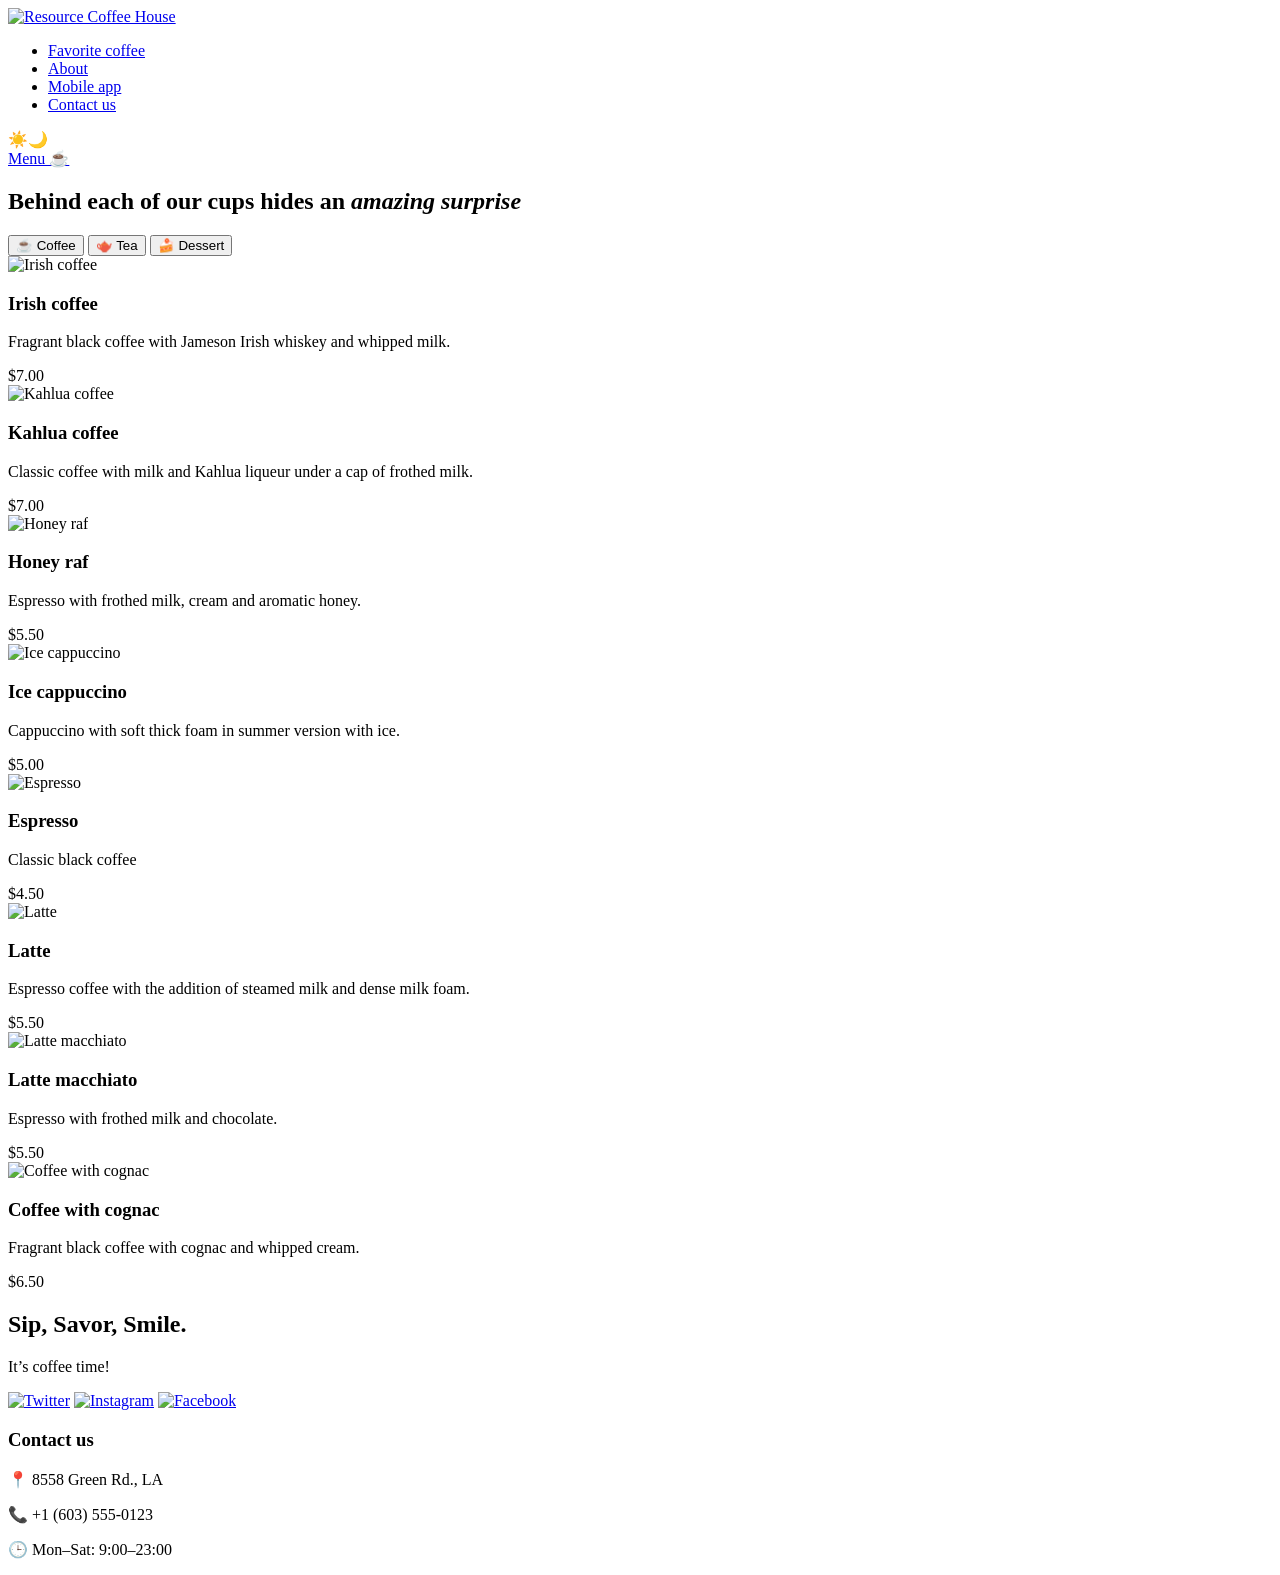
==== menu.html @ fd74a522 "feat: add menu page layout and structure" ====
<!DOCTYPE html>
<html lang="ru">
<head>
    <meta charset="UTF-8">
    <meta name="viewport" content="width=device-width, initial-scale=1.0">
    <title>Menu - Resource Coffee House</title>
    <link rel="stylesheet" href="style.css">
</head>
<body>

    <!-- Шапка сайта -->
    <header class="header">
        <nav class="nav">
            <!-- Логотип ведет на главную -->
            <a href="index.html" class="logo">
                <img src="logo.png" alt="Resource Coffee House">
            </a>
            
            <!-- Навигационное меню (ссылки ведут на секции главной страницы) -->
            <ul class="nav-list">
                <li><a href="index.html#favorite">Favorite coffee</a></li>
                <li><a href="index.html#about">About</a></li>
                <li><a href="index.html#mobile">Mobile app</a></li>
                <li><a href="index.html#contact">Contact us</a></li>
            </ul>

            <!-- Правая часть: тема и кнопка меню -->
            <div class="nav-right">
                <div class="theme-switch">☀️🌙</div>
                <a href="menu.html" class="menu-link active">Menu ☕</a>
            </div>
        </nav>
    </header>

    <!-- Основной контент страницы меню -->
    <main>
        <!-- Заголовок секции меню -->
        <section class="menu-header">
            <h1>Behind each of our cups hides an <em>amazing surprise</em></h1>
            
            <!-- Кнопки переключения категорий -->
            <div class="category-buttons">
                <button class="cat-btn active">☕ Coffee</button>
                <button class="cat-btn">🫖 Tea</button>
                <button class="cat-btn">🍰 Dessert</button>
            </div>
        </section>

        <!-- Сетка товаров (каталог кофе) -->
        <section class="menu-catalog" id="coffee-section">
            <div class="catalog-grid">
                
                <!-- Карточка 1: Irish coffee -->
                <div class="menu-card">
                    <img src="irish-coffee.jpg" alt="Irish coffee">
                    <div class="card-info">
                        <h3>Irish coffee</h3>
                        <p>Fragrant black coffee with Jameson Irish whiskey and whipped milk.</p>
                        <span class="price">$7.00</span>
                    </div>
                </div>

                <!-- Карточка 2: Kahlua coffee -->
                <div class="menu-card">
                    <img src="kahlua-coffee.jpg" alt="Kahlua coffee">
                    <div class="card-info">
                        <h3>Kahlua coffee</h3>
                        <p>Classic coffee with milk and Kahlua liqueur under a cap of frothed milk.</p>
                        <span class="price">$7.00</span>
                    </div>
                </div>

                <!-- Карточка 3: Honey raf -->
                <div class="menu-card">
                    <img src="honey-raf.jpg" alt="Honey raf">
                    <div class="card-info">
                        <h3>Honey raf</h3>
                        <p>Espresso with frothed milk, cream and aromatic honey.</p>
                        <span class="price">$5.50</span>
                    </div>
                </div>

                <!-- Карточка 4: Ice cappuccino -->
                <div class="menu-card">
                    <img src="ice-cappuccino.jpg" alt="Ice cappuccino">
                    <div class="card-info">
                        <h3>Ice cappuccino</h3>
                        <p>Cappuccino with soft thick foam in summer version with ice.</p>
                        <span class="price">$5.00</span>
                    </div>
                </div>

                <!-- Карточка 5: Espresso -->
                <div class="menu-card">
                    <img src="espresso.jpg" alt="Espresso">
                    <div class="card-info">
                        <h3>Espresso</h3>
                        <p>Classic black coffee</p>
                        <span class="price">$4.50</span>
                    </div>
                </div>

                <!-- Карточка 6: Latte -->
                <div class="menu-card">
                    <img src="latte.jpg" alt="Latte">
                    <div class="card-info">
                        <h3>Latte</h3>
                        <p>Espresso coffee with the addition of steamed milk and dense milk foam.</p>
                        <span class="price">$5.50</span>
                    </div>
                </div>

                <!-- Карточка 7: Latte macchiato -->
                <div class="menu-card">
                    <img src="latte-macchiato.jpg" alt="Latte macchiato">
                    <div class="card-info">
                        <h3>Latte macchiato</h3>
                        <p>Espresso with frothed milk and chocolate.</p>
                        <span class="price">$5.50</span>
                    </div>
                </div>

                <!-- Карточка 8: Coffee with cognac -->
                <div class="menu-card">
                    <img src="coffee-with-cognac.jpg" alt="Coffee with cognac">
                    <div class="card-info">
                        <h3>Coffee with cognac</h3>
                        <p>Fragrant black coffee with cognac and whipped cream.</p>
                        <span class="price">$6.50</span>
                    </div>
                </div>

            </div>
        </section>
    </main>

    <!-- Подвал сайта (Footer) -->
    <footer class="footer" id="contact">
        <div class="footer-left">
            <h2>Sip, Savor, Smile.</h2>
            <p class="footer-subtitle">It’s coffee time!</p>
            <div class="socials">
                <a href="#" class="social-icon"><img src="twitter.svg" alt="Twitter"></a>
                <a href="#" class="social-icon"><img src="instagram.svg" alt="Instagram"></a>
                <a href="#" class="social-icon"><img src="facebook.svg" alt="Facebook"></a>
            </div>
        </div>
        <div class="footer-right">
            <h3>Contact us</h3>
            <p>📍 8558 Green Rd., LA</p>
            <p>📞 +1 (603) 555-0123</p>
            <p>🕒 Mon–Sat: 9:00–23:00</p>
        </div>
    </footer>

</body>
</html>
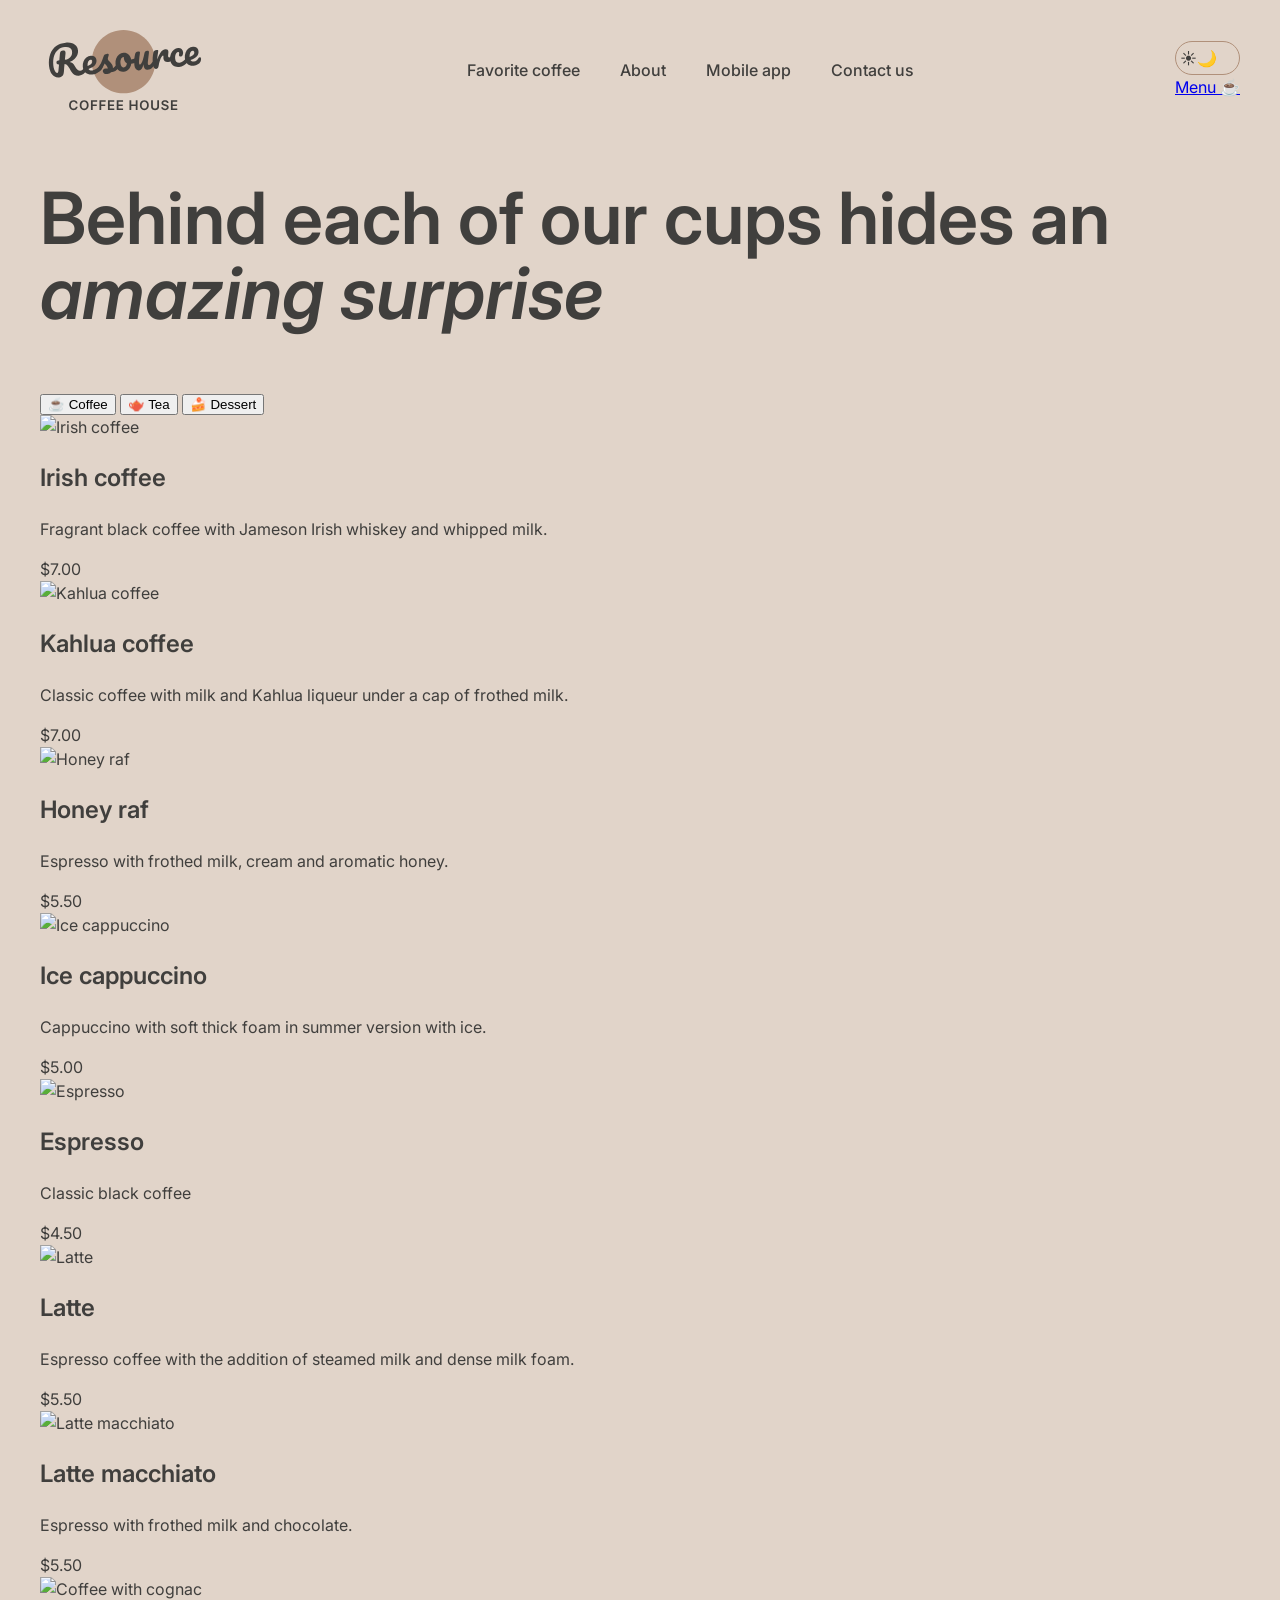
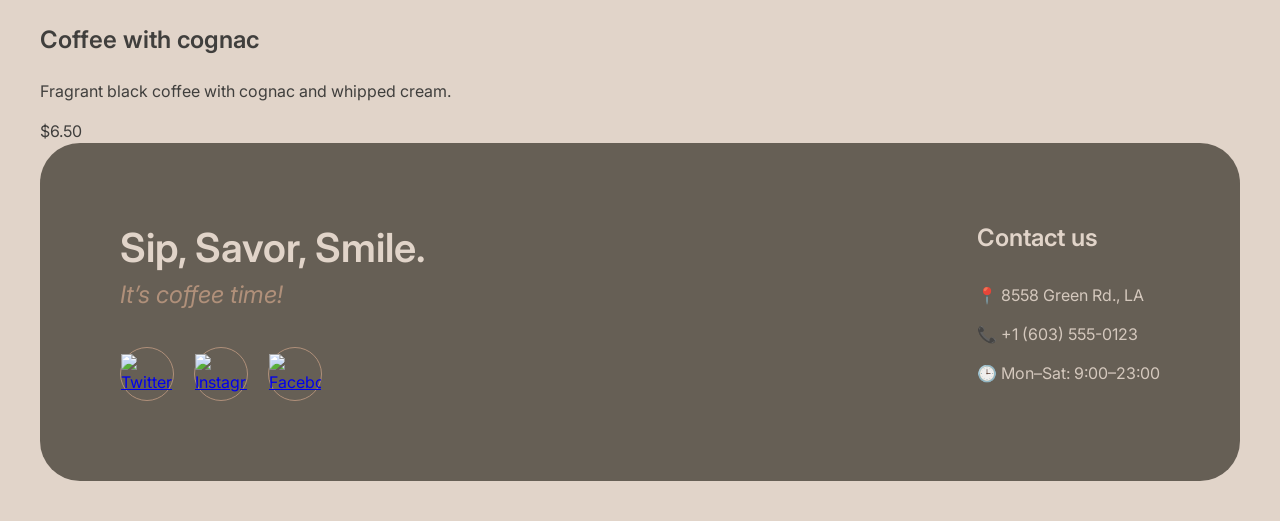
==== commit 8a03335f: "Fix favorite coffee slider layout and adaptive positioning" ====
--- a/menu.html
+++ b/menu.html
@@ -13,7 +13,7 @@
         <nav class="nav">
             <!-- Логотип ведет на главную -->
             <a href="index.html" class="logo">
-                <img src="logo.png" alt="Resource Coffee House">
+                <img src="logo.svg" alt="Resource Coffee House">
             </a>
             
             <!-- Навигационное меню (ссылки ведут на секции главной страницы) -->
--- a/style.css
+++ b/style.css
@@ -0,0 +1,545 @@
+/* ==========================
+   БАЗОВЫЕ НАСТРОЙКИ И ПЕРЕМЕННЫЕ
+   ========================== */
+@import url('https://fonts.googleapis.com/css2?family=Inter:wght@400;500;600&display=swap');
+
+:root {
+    --text-primary: #403F3D;
+    --text-inverse: #E1D4C9;
+    --accent-color: #B0907A;
+    --bg-color: #E1D4C9;
+    --card-bg: #665F55;
+    --overlay-bg: rgba(64, 63, 61, 0.8);
+    --border-primary: #C1B6AD;
+    --border-inverse: #665F55;
+    --footer-bg: #665F55;
+    --footer-text: #E1D4C9;
+}
+
+.dark-theme {
+    --text-primary: #E1D4C9;
+    --text-inverse: #E1D4C9;
+    --accent-color: #B0907A;
+    --bg-color: #292826;
+    --card-bg: #403F3D;
+    --overlay-bg: rgba(41, 40, 38, 0.8);
+    --border-primary: #665F55;
+    --border-inverse: #C1B6AD;
+    --footer-bg: #403F3D;
+    --footer-text: #E1D4C9;
+}
+
+*, *::before, *::after {
+    box-sizing: border-box;
+}
+
+body {
+    margin: 0;
+    /* Сверху 20px (до шапки), по бокам 40px, снизу 40px (от футера до края) */
+    padding: 20px 40px 40px 40px;
+    background-color: var(--bg-color);
+    color: var(--text-primary);
+    font-family: 'Inter', sans-serif;
+    font-size: 16px;
+    font-weight: 400;
+    line-height: 150%;
+    transition: background-color 0.3s ease, color 0.3s ease;
+}
+
+/* Типографика */
+h1, .heading-1 { font-size: 72px; font-weight: 600; line-height: 105%; }
+h2, .heading-2 { font-size: 60px; font-weight: 600; line-height: 125%; }
+h3, .heading-3 { font-size: 24px; font-weight: 600; line-height: 125%; }
+h1 em, h2 em, .accent { font-style: italic; }
+
+img {
+    max-width: 100%;
+    display: block;
+}
+
+/* ==========================
+   ШАПКА (HEADER)
+   ========================== */
+.header {
+    width: 100%;
+    margin-bottom: 20px; /* 20px от шапки до Hero-блока */
+    display: flex;
+    justify-content: space-between;
+    align-items: center;
+}
+
+.nav {
+    width: 100%;
+    display: flex;
+    align-items: center;
+    justify-content: space-between;
+}
+
+.logo img {
+    height: 100px; 
+    display: block;
+}
+
+.nav-list {
+    display: flex;
+    gap: 40px;
+    list-style: none;
+    margin: 0;
+    padding: 0;
+}
+
+.nav-list a {
+    text-decoration: none;
+    color: var(--text-primary);
+    font-size: 16px;
+    font-weight: 500;
+    transition: color 0.2s ease;
+}
+
+.nav-list a:hover {
+    color: var(--accent-color);
+    text-decoration: underline;
+}
+
+.header-right {
+    display: flex;
+    align-items: center;
+    gap: 24px;
+}
+
+/* Переключатель темы */
+.theme-switch {
+    display: flex;
+    align-items: center;
+    background: transparent;
+    border: 1px solid var(--accent-color);
+    border-radius: 30px;
+    padding: 4px;
+    gap: 4px;
+}
+
+.theme-option {
+    background: none;
+    border: none;
+    cursor: pointer;
+    width: 36px;
+    height: 36px;
+    border-radius: 50%;
+    display: flex;
+    align-items: center;
+    justify-content: center;
+    color: var(--text-primary);
+    transition: background 0.2s ease, color 0.2s ease;
+}
+
+.theme-option.active {
+    background-color: var(--accent-color);
+    color: var(--bg-color);
+}
+
+/* Кнопка Меню в шапке */
+.menu-link-btn {
+    display: flex;
+    align-items: center;
+    gap: 8px;
+    text-decoration: none;
+    color: var(--text-primary);
+    font-size: 16px;
+    font-weight: 500;
+    position: relative;
+    transition: color 0.2s ease;
+}
+
+.menu-link-btn:hover {
+    color: var(--accent-color);
+}
+
+.menu-link-btn::after {
+    content: '';
+    position: absolute;
+    bottom: -4px;
+    left: 0;
+    width: 0;
+    height: 2px;
+    background-color: var(--accent-color);
+    transition: width 0.3s ease;
+}
+
+.menu-link-btn:hover::after {
+    width: 100%;
+}
+
+.menu-icon {
+    width: 20px;
+    height: 20px;
+    object-fit: contain;
+}
+
+/* ==========================
+   ГЛАВНЫЙ БЛОК (HERO)
+   ========================== */
+.hero {
+    position: relative;
+    width: 100%;
+    min-height: 640px;
+    background-image: url('img-hero.jpg');
+    background-size: cover;
+    background-position: center;
+    border-radius: 40px;
+    overflow: hidden;
+    display: flex;
+    align-items: center;
+    padding: 0 80px;
+    margin-bottom: 100px; /* Ровно 100px от Hero до следующего блока */
+}
+
+.hero::before {
+    content: '';
+    position: absolute;
+    inset: 0;
+    background-color: rgba(0, 0, 0, 0.4);
+    z-index: 1;
+}
+
+.hero-content {
+    position: relative;
+    z-index: 2;
+    color: #ffffff;
+    max-width: 530px;
+}
+
+.hero-subtitle {
+    display: inline-block;
+    margin-bottom: 20px;
+    font-size: 16px;
+}
+
+.hero-title {
+    font-size: 60px;
+    line-height: 1.05;
+    font-weight: 600;
+    margin: 0 0 40px 0;
+}
+
+/* ==========================
+   ОСТАЛЬНЫЕ СЕКЦИИ (.favorite, .about, .mobile-app)
+   ========================== */
+.favorite,
+.about,
+.mobile-app {
+    width: 100%;
+    margin-bottom: 100px; /* Строго 100px между всеми блоками */
+}
+
+/* ==========================
+   ПОДВАЛ (FOOTER)
+   ========================== */
+.footer {
+    width: 100%;
+    background-color: var(--footer-bg);
+    color: var(--footer-text);
+    border-radius: 40px;
+    padding: 80px;
+    display: flex;
+    justify-content: space-between;
+    gap: 40px;
+    margin-bottom: 0; /* Отступ снизу до края экрана (40px) уже задан в body.padding */
+}
+
+.footer-left {
+    max-width: 530px;
+}
+
+.footer-left h2 {
+    font-size: 40px;
+    font-weight: 600;
+    margin: 0 0 10px 0;
+}
+
+.footer-subtitle {
+    font-size: 24px;
+    color: var(--accent-color);
+    font-style: italic;
+    margin: 0 0 40px 0;
+}
+
+.socials {
+    display: flex;
+    gap: 20px;
+}
+
+.social-icon {
+    width: 54px;
+    height: 54px;
+    border: 1px solid var(--accent-color);
+    border-radius: 50%;
+    display: flex;
+    align-items: center;
+    justify-content: center;
+    transition: background-color 0.2s ease;
+}
+
+.social-icon:hover {
+    background-color: var(--accent-color);
+}
+
+.footer-right {
+    max-width: 400px;
+}
+
+.footer-right h3 {
+    font-size: 24px;
+    font-weight: 600;
+    margin: 0 0 30px 0;
+}
+
+.footer-right p {
+    font-size: 16px;
+    margin: 0 0 15px 0;
+    opacity: 0.9;
+}
+
+/* ==========================
+   АДАПТИВНОСТЬ (МОБИЛЬНЫЕ)
+   ========================== */
+@media (max-width: 768px) {
+    body {
+        padding: 10px 20px 20px 20px;
+    }
+    
+    .nav-list {
+        display: none; /* На мобилках скрываем десктопное меню */
+    }
+
+    .hero-title {
+        font-size: 42px;
+    }
+
+    .footer {
+        flex-direction: column;
+        padding: 40px 20px;
+    }
+}
+
+/* Верхняя ссылка в Hero-блоке (ведет себя как кнопка Menu в шапке с подчеркиванием) */
+.hero-link-top {
+    display: inline-flex;
+    align-items: center;
+    gap: 8px;
+    text-decoration: none;
+    color: #403F3D; /* Белый цвет на фоне картинки */
+    font-size: 16px;
+    font-weight: 500;
+    position: relative;
+    margin-bottom: 20px;
+    transition: color 0.2s ease;
+}
+
+.hero-link-top:hover {
+    color: var(--accent-color);
+}
+
+.hero-link-top::after {
+    content: '';
+    position: absolute;
+    bottom: -4px;
+    left: 0;
+    width: 0;
+    height: 2px;
+    background-color: var(--accent-color);
+    transition: width 0.3s ease;
+}
+
+.hero-link-top:hover::after {
+    width: 100%;
+}
+
+/* Большая кнопка Menu внизу Hero-блока (200x64px) */
+.hero-btn {
+    display: inline-flex;
+    align-items: center;
+    justify-content: center;
+    width: 200px;
+    height: 64px;
+    background-color: #E1D4C9; /* Цвет капсулы из макета */
+    color: #403F3D;
+    border-radius: 30px; /* Плавное скругление по краям */
+    text-decoration: none;
+    font-size: 16px;
+    font-weight: 600;
+    transition: background-color 0.2s ease, opacity 0.2s ease;
+}
+
+.hero-btn:hover {
+    background-color: #ffffff;
+    opacity: 1;
+}
+
+/* ==========================
+   СТИЛИ СЕКЦИИ FAVORITE COFFEE
+   ========================== */
+
+.favorite {
+    width: 100%;
+    margin-bottom: 100px;
+    text-align: center;
+}
+
+.favorite h2 {
+    font-size: 60px;
+    font-weight: 600;
+    line-height: 125%;
+    margin-bottom: 60px;
+    color: var(--text-primary);
+}
+
+/* Выделение слова favorite курсивом и акцентным цветом */
+.favorite h2 .accent {
+    font-style: italic;
+    color: var(--accent-color);
+}
+
+/* ==========================
+   СЕКЦИЯ FAVORITE COFFEE (ФЛЕКС-СЛАЙДЕР)
+   ========================== */
+.favorite {
+    width: 100%;
+    margin-bottom: 100px;
+    text-align: center;
+}
+
+.favorite h2 {
+    font-size: 60px;
+    font-weight: 600;
+    line-height: 125%;
+    margin-bottom: 60px;
+    color: var(--text-primary);
+}
+
+.favorite h2 .accent {
+    font-style: italic;
+    color: var(--accent-color);
+}
+
+/* Выстраиваем кнопки и карточку в ряд по центру */
+.slider-container {
+    position: relative;
+    display: flex;
+    align-items: center;
+    justify-content: center;
+    width: 100%;
+    margin: 0 auto;
+}
+
+/* Карточка напитка */
+.coffee-card {
+    display: flex;
+    flex-direction: column;
+    align-items: center;
+    text-align: center;
+    width: 100%;
+    max-width: 500px;
+}
+
+.coffee-card img {
+    height: 460px;
+    max-width: 100%;
+    object-fit: contain;
+    margin-bottom: 30px;
+}
+
+.coffee-card h3 {
+    font-size: 24px;
+    font-weight: 600;
+    margin-bottom: 15px;
+    color: var(--text-primary);
+}
+
+.coffee-card p {
+    font-size: 16px;
+    line-height: 150%;
+    max-width: 440px;
+    margin: 0 auto 20px auto;
+    opacity: 0.85;
+    color: var(--text-primary);
+}
+
+.coffee-card .price {
+    font-size: 24px;
+    font-weight: 600;
+    color: var(--text-primary);
+    margin-bottom: 25px;
+}
+
+/* Кнопки слайдера  */
+.slider-btn {
+    position: absolute;
+    top: 50%;
+    transform: translateY(-50%);
+
+    width: 60px;
+    height: 60px;
+
+    background: transparent;
+    border: 1px solid var(--accent-color);
+    border-radius: 50%;
+
+    cursor: pointer;
+
+    display: flex;
+    align-items: center;
+    justify-content: center;
+
+    font-size: 20px;
+    color: var(--text-primary);
+
+    transition: background-color 0.2s ease, color 0.2s ease;
+}
+
+.slider-btn.prev {
+    left: 0;
+}
+
+.slider-btn.next {
+    right: 0;
+}
+
+.slider-btn:hover {
+    background-color: var(--accent-color);
+    color: var(--bg-color);
+}
+
+/* Индикаторы слайдера (3 полоски внизу) */
+.slider-pagination {
+    display: flex;
+    gap: 12px;
+    justify-content: center;
+    align-items: center;
+}
+
+.slider-pagination .bullet {
+    width: 40px;
+    height: 4px;
+    background-color: var(--border-primary);
+    border-radius: 2px;
+    transition: background-color 0.3s ease;
+}
+
+.slider-pagination .bullet.active {
+    background-color: var(--text-primary);
+}
+
+/* Адаптивность для мобильных устройств */
+@media (max-width: 768px) {
+    .slider-container {
+        gap: 20px; /* Уменьшаем отступ на мобилках */
+    }
+    .slider-btn {
+        width: 40px;
+        height: 40px;
+        font-size: 16px;
+    }
+    .coffee-card img {
+        height: 320px;
+    }
+}
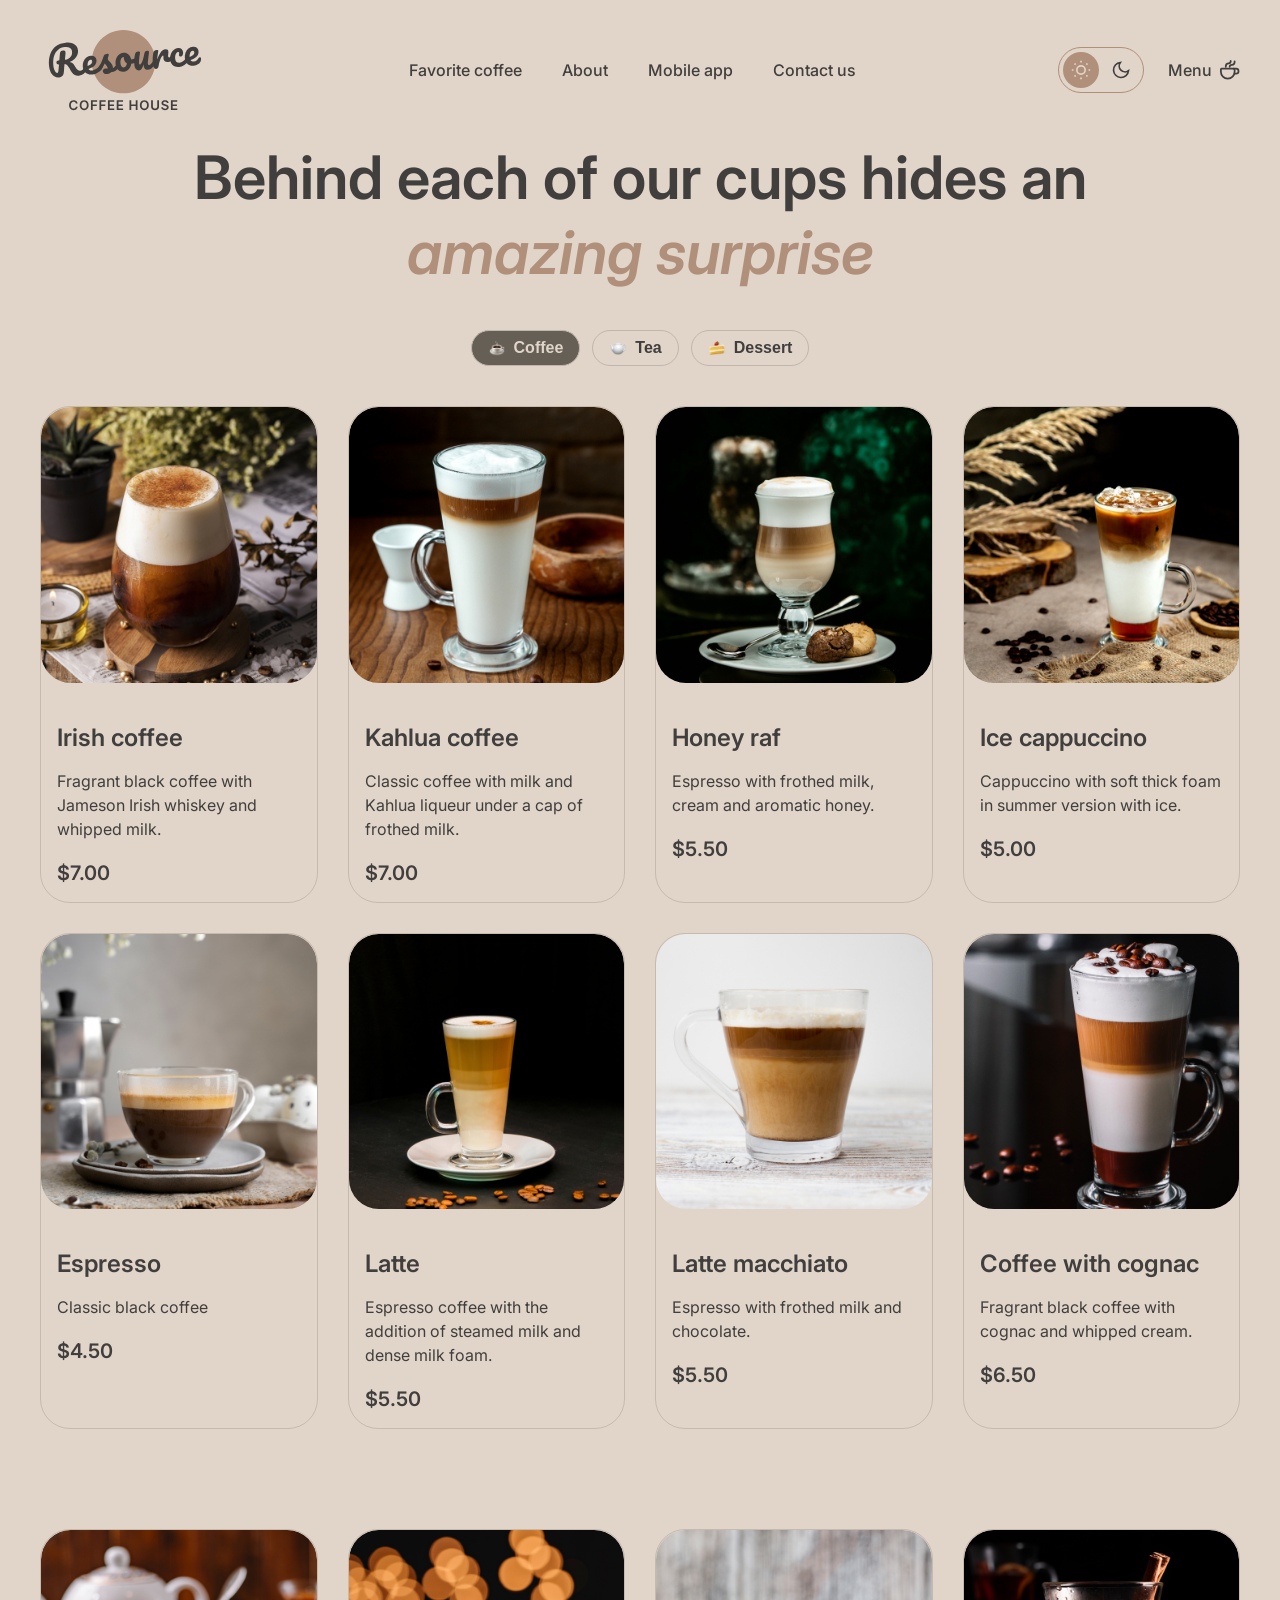
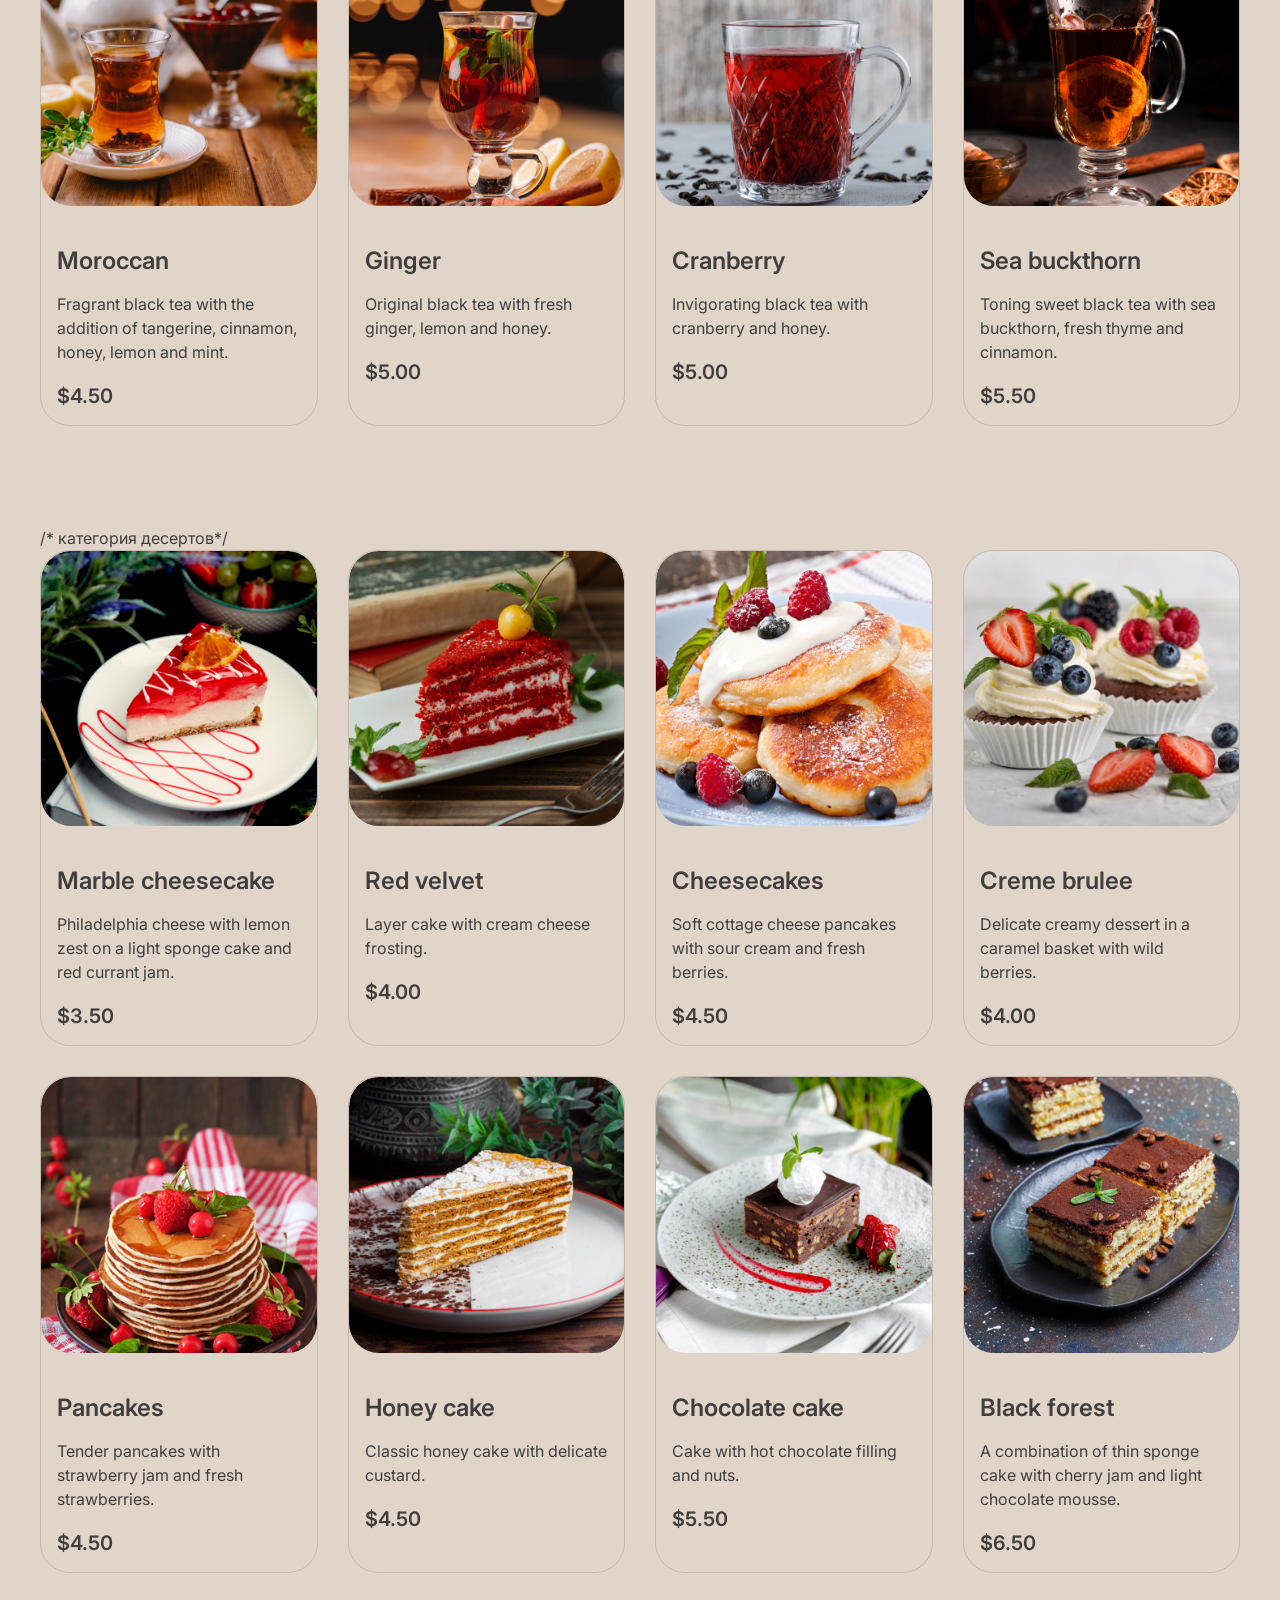
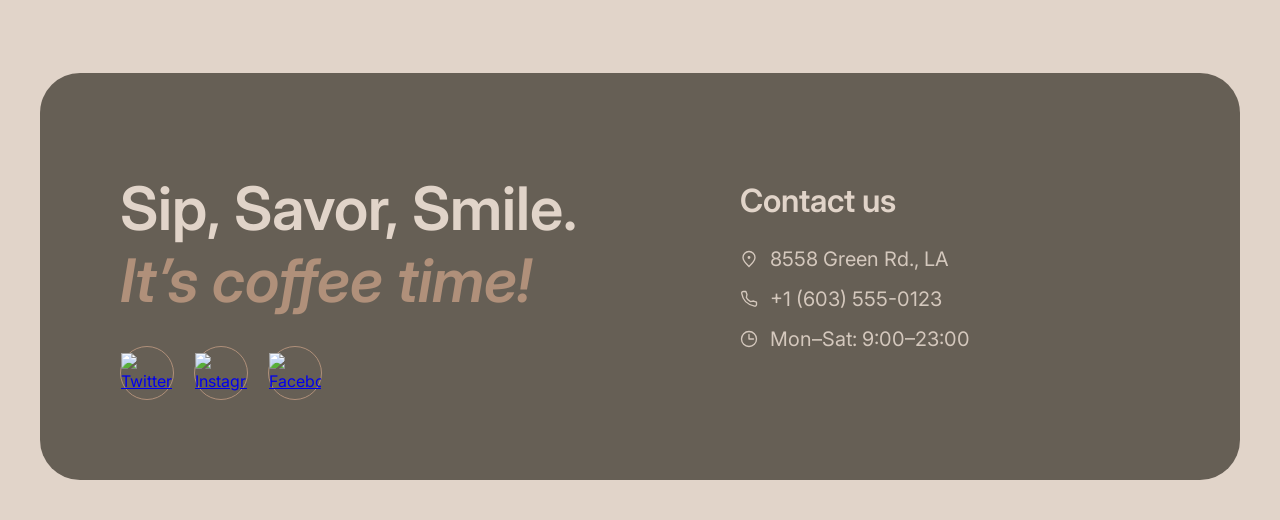
==== commit 3bcdfb72: "Create menu page layout and style category cards" ====
--- a/menu.html
+++ b/menu.html
@@ -24,10 +24,25 @@
                 <li><a href="index.html#contact">Contact us</a></li>
             </ul>
 
-            <!-- Правая часть: тема и кнопка меню -->
-            <div class="nav-right">
-                <div class="theme-switch">☀️🌙</div>
-                <a href="menu.html" class="menu-link active">Menu ☕</a>
+             <!-- Правая часть: тема и кнопка меню -->
+            <div class="header-right">
+            <!-- Переключатель темы (солнце и луна) -->
+                <div class="theme-switch">
+                    <button class="theme-option active" aria-label="Light mode">
+                        <!-- Иконка солнца -->
+                        <svg width="20" height="20" viewBox="0 0 24 24" fill="none" stroke="currentColor" stroke-width="2"><circle cx="12" cy="12" r="5"/><path d="M12 1v2M12 21v2M4.22 4.22l1.42 1.42M18.36 18.36l1.42 1.42M1 12h2M21 12h2M4.22 19.78l1.42-1.42M18.36 5.64l1.42-1.42"/></svg>
+                    </button>
+                    <button class="theme-option" aria-label="Dark mode">
+                        <!-- Иконка луны -->
+                        <svg width="20" height="20" viewBox="0 0 24 24" fill="none" stroke="currentColor" stroke-width="2"><path d="M21 12.79A9 9 0 1 1 11.21 3 7 7 0 0 0 21 12.79z"/></svg>
+                    </button>
+                </div>
+
+                <!-- Кнопка меню с чашечкой -->
+                <a href="menu.html" class="menu-link-btn">
+                    Menu
+                    <img src="Menu cup.svg" alt="Cup" class="menu-icon">
+                </a>
             </div>
         </nav>
     </header>
@@ -40,19 +55,32 @@
             
             <!-- Кнопки переключения категорий -->
             <div class="category-buttons">
-                <button class="cat-btn active">☕ Coffee</button>
-                <button class="cat-btn">🫖 Tea</button>
-                <button class="cat-btn">🍰 Dessert</button>
+
+                <button class="cat-btn active" data-category="coffee">
+                    <img src="cupofcoffee.png" alt="">
+                    Coffee
+                </button>
+
+                <button class="cat-btn" data-category="tea">
+                    <img src="teapot.png" alt="">
+                    Tea
+                </button>
+
+                <button class="cat-btn" data-category="dessert">
+                    <img src="cake.png" alt="">
+                    Dessert
+                </button>
+
             </div>
         </section>
 
         <!-- Сетка товаров (каталог кофе) -->
-        <section class="menu-catalog" id="coffee-section">
+        <section class="menu-catalog active" id="coffee-section">
             <div class="catalog-grid">
                 
                 <!-- Карточка 1: Irish coffee -->
-                <div class="menu-card">
-                    <img src="irish-coffee.jpg" alt="Irish coffee">
+                <div class="menu-card" data-category="coffee">
+                    <img src="coffee-1.jpg" alt="Irish coffee">
                     <div class="card-info">
                         <h3>Irish coffee</h3>
                         <p>Fragrant black coffee with Jameson Irish whiskey and whipped milk.</p>
@@ -62,7 +90,7 @@
 
                 <!-- Карточка 2: Kahlua coffee -->
                 <div class="menu-card">
-                    <img src="kahlua-coffee.jpg" alt="Kahlua coffee">
+                    <img src="coffee-2.jpg" alt="Kahlua coffee">
                     <div class="card-info">
                         <h3>Kahlua coffee</h3>
                         <p>Classic coffee with milk and Kahlua liqueur under a cap of frothed milk.</p>
@@ -72,7 +100,7 @@
 
                 <!-- Карточка 3: Honey raf -->
                 <div class="menu-card">
-                    <img src="honey-raf.jpg" alt="Honey raf">
+                    <img src="coffee-3.jpg" alt="Honey raf">
                     <div class="card-info">
                         <h3>Honey raf</h3>
                         <p>Espresso with frothed milk, cream and aromatic honey.</p>
@@ -82,7 +110,7 @@
 
                 <!-- Карточка 4: Ice cappuccino -->
                 <div class="menu-card">
-                    <img src="ice-cappuccino.jpg" alt="Ice cappuccino">
+                    <img src="coffee-4.jpg" alt="Ice cappuccino">
                     <div class="card-info">
                         <h3>Ice cappuccino</h3>
                         <p>Cappuccino with soft thick foam in summer version with ice.</p>
@@ -92,7 +120,7 @@
 
                 <!-- Карточка 5: Espresso -->
                 <div class="menu-card">
-                    <img src="espresso.jpg" alt="Espresso">
+                    <img src="coffee-5.jpg" alt="Espresso">
                     <div class="card-info">
                         <h3>Espresso</h3>
                         <p>Classic black coffee</p>
@@ -102,7 +130,7 @@
 
                 <!-- Карточка 6: Latte -->
                 <div class="menu-card">
-                    <img src="latte.jpg" alt="Latte">
+                    <img src="coffee-6.jpg" alt="Latte">
                     <div class="card-info">
                         <h3>Latte</h3>
                         <p>Espresso coffee with the addition of steamed milk and dense milk foam.</p>
@@ -112,7 +140,7 @@
 
                 <!-- Карточка 7: Latte macchiato -->
                 <div class="menu-card">
-                    <img src="latte-macchiato.jpg" alt="Latte macchiato">
+                    <img src="coffee-7.jpg" alt="Latte macchiato">
                     <div class="card-info">
                         <h3>Latte macchiato</h3>
                         <p>Espresso with frothed milk and chocolate.</p>
@@ -122,7 +150,7 @@
 
                 <!-- Карточка 8: Coffee with cognac -->
                 <div class="menu-card">
-                    <img src="coffee-with-cognac.jpg" alt="Coffee with cognac">
+                    <img src="coffee-8.jpg" alt="Coffee with cognac">
                     <div class="card-info">
                         <h3>Coffee with cognac</h3>
                         <p>Fragrant black coffee with cognac and whipped cream.</p>
@@ -132,6 +160,141 @@
 
             </div>
         </section>
+
+        <section class="menu-catalog hidden-category" data-category="tea">
+
+            <div class="catalog-grid">
+
+                <div class="menu-card">
+                    <img src="tea-1.jpg" alt="Moroccan">
+                <div class="card-info">
+                    <h3>Moroccan</h3>
+                    <p>Fragrant black tea with the addition of tangerine, cinnamon, honey, lemon and mint.</p>
+                    <span class="price">$4.50</span>
+                </div>
+            </div>
+
+
+            <div class="menu-card">
+                <img src="tea-2.jpg" alt="Ginger">
+                <div class="card-info">
+                    <h3>Ginger</h3>
+                    <p>Original black tea with fresh ginger, lemon and honey.</p>
+                    <span class="price">$5.00</span>
+                </div>
+            </div>
+
+
+            <div class="menu-card">
+                <img src="tea-3.jpg" alt="Cranberry">
+                <div class="card-info">
+                    <h3>Cranberry</h3>
+                    <p>Invigorating black tea with cranberry and honey.</p>
+                    <span class="price">$5.00</span>
+                </div>
+            </div>
+
+
+            <div class="menu-card">
+                <img src="tea-4.jpg" alt="Sea buckthorn">
+                <div class="card-info">
+                    <h3>Sea buckthorn</h3>
+                    <p>Toning sweet black tea with sea buckthorn, fresh thyme and cinnamon.</p>
+                    <span class="price">$5.50</span>
+                </div>
+            </div>
+
+        </div>
+
+        </section>
+
+        <section class="menu-catalog hidden-category" data-category="dessert"> /* категория десертов*/
+
+        <div class="catalog-grid">
+
+            <div class="menu-card">
+                <img src="dessert-1.jpg" alt="Marble cheesecake">
+                <div class="card-info">
+                    <h3>Marble cheesecake</h3>
+                    <p>Philadelphia cheese with lemon zest on a light sponge cake and red currant jam.</p>
+                    <span class="price">$3.50</span>
+                </div>
+            </div>
+
+
+            <div class="menu-card">
+                <img src="dessert-2.jpg" alt="Red velvet">
+                <div class="card-info">
+                    <h3>Red velvet</h3>
+                    <p>Layer cake with cream cheese frosting.</p>
+                    <span class="price">$4.00</span>
+                </div>
+            </div>
+
+
+            <div class="menu-card">
+                <img src="dessert-3.jpg" alt="Cheesecakes">
+                <div class="card-info">
+                    <h3>Cheesecakes</h3>
+                    <p>Soft cottage cheese pancakes with sour cream and fresh berries.</p>
+                    <span class="price">$4.50</span>
+                </div>
+            </div>
+
+
+            <div class="menu-card">
+                <img src="dessert-4.jpg" alt="Creme brulee">
+                <div class="card-info">
+                    <h3>Creme brulee</h3>
+                    <p>Delicate creamy dessert in a caramel basket with wild berries.</p>
+                    <span class="price">$4.00</span>
+                </div>
+            </div>
+
+
+            <div class="menu-card">
+                <img src="dessert-5.jpg" alt="Pancakes">
+                <div class="card-info">
+                    <h3>Pancakes</h3>
+                    <p>Tender pancakes with strawberry jam and fresh strawberries.</p>
+                    <span class="price">$4.50</span>
+                </div>
+            </div>
+
+
+            <div class="menu-card">
+                <img src="dessert-6.jpg" alt="Honey cake">
+                <div class="card-info">
+                    <h3>Honey cake</h3>
+                    <p>Classic honey cake with delicate custard.</p>
+                    <span class="price">$4.50</span>
+                </div>
+            </div>
+
+
+            <div class="menu-card">
+                <img src="dessert-7.jpg" alt="Chocolate cake">
+                <div class="card-info">
+                    <h3>Chocolate cake</h3>
+                    <p>Cake with hot chocolate filling and nuts.</p>
+                    <span class="price">$5.50</span>
+                </div>
+            </div>
+
+
+            <div class="menu-card">
+                <img src="dessert-8.jpg" alt="Black forest">
+                <div class="card-info">
+                    <h3>Black forest</h3>
+                    <p>A combination of thin sponge cake with cherry jam and light chocolate mousse.</p>
+                    <span class="price">$6.50</span>
+                </div>
+            </div>
+
+        </div>
+
+        </section>
+
     </main>
 
     <!-- Подвал сайта (Footer) -->
@@ -147,9 +310,22 @@
         </div>
         <div class="footer-right">
             <h3>Contact us</h3>
-            <p>📍 8558 Green Rd., LA</p>
-            <p>📞 +1 (603) 555-0123</p>
-            <p>🕒 Mon–Sat: 9:00–23:00</p>
+
+            <p>
+                <img src="pin-alt.svg" alt="">
+                8558 Green Rd., LA
+            </p>
+
+            <p>
+                <img src="phone.svg" alt="">
+                +1 (603) 555-0123
+            </p>
+
+            <p>
+                <img src="clock.svg" alt="">
+                Mon–Sat: 9:00–23:00
+            </p>
+
         </div>
     </footer>
 
--- a/style.css
+++ b/style.css
@@ -232,6 +232,81 @@
 }
 
 /* ==========================
+   MOBILE APP SECTION
+   ========================== */
+
+.mobile-app {
+    background-color: var(--container-bg);
+    border-radius: 40px;
+    padding: 100px;
+}
+
+
+.app-content {
+    display: flex;
+    align-items: center;
+    justify-content: space-between;
+    gap: 40px;
+}
+
+
+/* Левая часть */
+
+.app-info {
+    width: 50%;
+}
+
+
+.app-info h2 {
+    font-size: 60px;
+    line-height: 125%;
+    font-weight: 600;
+    margin-bottom: 40px;
+}
+
+
+.app-info h2 em {
+    font-style: italic;
+    color: var(--accent-color);
+}
+
+
+.app-info p {
+    margin-bottom: 40px;
+    max-width: 600px;
+}
+
+
+/* Кнопки */
+
+.app-buttons {
+    display: flex;
+    gap: 20px;
+}
+
+
+.store-btn img {
+    width: 200px;
+    height: auto;
+}
+
+
+/* Правая часть */
+
+.app-images {
+    width: 50%;
+    display: flex;
+    justify-content: flex-end;
+}
+
+
+.app-images img {
+    width: 100%;
+    max-width: 600px;
+    height: auto;
+}
+
+/* ==========================
    ПОДВАЛ (FOOTER)
    ========================== */
 .footer {
@@ -241,26 +316,40 @@
     border-radius: 40px;
     padding: 80px;
     display: flex;
-    justify-content: space-between;
-    gap: 40px;
+    justify-content: flex-start;
+    gap: 100px;
     margin-bottom: 0; /* Отступ снизу до края экрана (40px) уже задан в body.padding */
 }
 
 .footer-left {
-    max-width: 530px;
+    width: 50%;
 }
 
 .footer-left h2 {
-    font-size: 40px;
-    font-weight: 600;
-    margin: 0 0 10px 0;
+   font-size: 60px;
+    font-weight: 600;
+    line-height: 20%;
+    margin-bottom: 10px;
 }
 
 .footer-subtitle {
-    font-size: 24px;
+    font-size: 60px;
+    font-weight: 600;
+    line-height: 20%;
+    font-style: italic;
     color: var(--accent-color);
-    font-style: italic;
-    margin: 0 0 40px 0;
+}
+
+.footer-right p {
+    display: flex;
+    align-items: center;
+    gap: 12px;
+}
+
+
+.footer-right img {
+    width: 18px;
+    height: 18px;
 }
 
 .socials {
@@ -284,19 +373,321 @@
 }
 
 .footer-right {
-    max-width: 400px;
+    width: 30%;
 }
 
 .footer-right h3 {
+    font-size: 32px;
+    font-weight: 600;
+    line-height: 100%;
+    margin-bottom: 32px;
+}
+
+.footer-right p {
+    font-size: 20px;
+    font-weight: 400;
+    line-height: 100%;
+    display: flex;
+    align-items: center;
+    gap: 12px;
+    margin-bottom: 20px;
+    opacity: 0.9;
+}
+
+/* Верхняя ссылка в Hero-блоке Link (ведет себя как кнопка Menu в шапке с подчеркиванием) */
+.hero-link-top {
+    display: inline-flex;
+    align-items: center;
+    gap: 8px;
+    text-decoration: none;
+    color: #403F3D; /* Белый цвет на фоне картинки */
+    font-size: 16px;
+    font-weight: 500;
+    position: relative;
+    margin-bottom: 20px;
+    transition: color 0.2s ease;
+}
+
+.hero-link-top:hover {
+    color: var(--accent-color);
+}
+
+.hero-link-top::after {
+    content: '';
+    position: absolute;
+    bottom: -4px;
+    left: 0;
+    width: 0;
+    height: 2px;
+    background-color: var(--accent-color);
+    transition: width 0.3s ease;
+}
+
+.hero-link-top:hover::after {
+    width: 100%;
+}
+
+/* Большая кнопка Menu внизу Hero-блока (200x64px) */
+.hero-btn {
+    display: inline-flex;
+    align-items: center;
+    justify-content: center;
+    width: 200px;
+    height: 64px;
+    background-color: #E1D4C9; /* Цвет капсулы из макета */
+    color: #403F3D;
+    border-radius: 30px; /* Плавное скругление по краям */
+    text-decoration: none;
+    font-size: 16px;
+    font-weight: 600;
+    transition: background-color 0.2s ease, opacity 0.2s ease;
+}
+
+.hero-btn:hover {
+    background-color: #ffffff;
+    opacity: 1;
+}
+
+/* ==========================
+   СЕКЦИЯ FAVORITE COFFEE (ФЛЕКС-СЛАЙДЕР)
+   ========================== */
+.favorite {
+    text-align: center;
+}
+
+.favorite h2 {
+    font-size: 60px;
+    font-weight: 600;
+    line-height: 125%;
+    margin-bottom: 60px;
+    color: var(--text-primary);
+}
+
+.favorite h2 .accent {
+    font-style: italic;
+    color: var(--accent-color);
+}
+
+/* Выстраиваем кнопки и карточку в ряд по центру */
+.slider-container {
+    position: relative;
+    display: flex;
+    align-items: center;
+    justify-content: center;
+    width: 100%;
+    margin: 0 auto;
+}
+
+/* Карточка напитка */
+.coffee-card {
+    display: flex;
+    flex-direction: column;
+    align-items: center;
+    text-align: center;
+    width: 100%;
+    max-width: 500px;
+}
+
+.coffee-card img {
+    height: 460px;
+    max-width: 100%;
+    object-fit: contain;
+    margin-bottom: 30px;
+}
+
+.coffee-card h3 {
     font-size: 24px;
     font-weight: 600;
-    margin: 0 0 30px 0;
-}
-
-.footer-right p {
+    margin-bottom: 15px;
+    color: var(--text-primary);
+}
+
+.coffee-card p {
     font-size: 16px;
-    margin: 0 0 15px 0;
-    opacity: 0.9;
+    line-height: 150%;
+    max-width: 440px;
+    margin: 0 auto 20px auto;
+    opacity: 0.85;
+    color: var(--text-primary);
+}
+
+.coffee-card .price {
+    font-size: 24px;
+    font-weight: 600;
+    color: var(--text-primary);
+    margin-bottom: 25px;
+}
+
+/* Кнопки слайдера  */
+.slider-btn {
+    position: absolute;
+    top: 50%;
+    transform: translateY(-50%);
+
+    width: 60px;
+    height: 60px;
+
+    background: transparent;
+    border: 1px solid var(--accent-color);
+    border-radius: 50%;
+
+    cursor: pointer;
+
+    display: flex;
+    align-items: center;
+    justify-content: center;
+
+    font-size: 20px;
+    color: var(--text-primary);
+
+    transition: background-color 0.2s ease, color 0.2s ease;
+}
+
+.slider-btn.prev {
+    left: 0;
+}
+
+.slider-btn.next {
+    right: 0;
+}
+
+.slider-btn:hover {
+    background-color: var(--accent-color);
+    color: var(--bg-color);
+}
+
+/* Индикаторы слайдера (3 полоски внизу) */
+.slider-pagination {
+    display: flex;
+    gap: 12px;
+    justify-content: center;
+    align-items: center;
+}
+
+.slider-pagination .bullet {
+    width: 40px;
+    height: 4px;
+    background-color: var(--border-primary);
+    border-radius: 2px;
+    transition: background-color 0.3s ease;
+}
+
+.slider-pagination .bullet.active {
+    background-color: var(--text-primary);
+}
+
+/* ==========================
+   ABOUT SECTION
+   ========================== */
+
+.about {
+    width: 100%;
+    margin-bottom: 100px;
+}
+
+
+/* Текст блока */
+
+.about-text {
+    font-size: 60px;
+    font-weight: 600;
+    line-height: 125%;
+    margin: 0 0 40px 0;
+    color: var(--text-primary);
+}
+
+
+.about-text em {
+    font-style: italic;
+    color: var(--accent-color);
+}
+
+
+/* Галерея */
+
+.about-grid {
+    display: grid;
+    grid-template-columns: repeat(2, 1fr);
+    gap: 40px;
+}
+
+
+/* Каждая колонка отдельно */
+
+.about-column {
+    display: flex;
+    flex-direction: column;
+    gap: 40px;
+}
+
+
+/* Фото */
+
+.about-column img {
+    width: 100%;
+    object-fit: cover;
+    border-radius: 40px;
+}
+
+
+/* Левая колонка */
+
+.left-column img:first-child {
+    aspect-ratio: 660 / 590;
+}
+
+.left-column img:last-child {
+    aspect-ratio: 660 / 430;
+}
+
+
+/* Правая колонка */
+
+.right-column {
+    padding-top: 0;
+}
+
+.right-column img:first-child {
+    aspect-ratio: 660 / 430;
+}
+
+.right-column img:last-child {
+    aspect-ratio: 660 / 590;
+}
+
+/* Адаптивность для мобильных устройств */
+@media (max-width: 768px) {
+
+    .slider-btn { /* Слайдер 2 блок */
+        width: 40px;
+        height: 40px;
+        font-size: 16px;
+    }
+    .coffee-card img { /* Картинка напитка на слайдере 2 блок */
+        height: 320px;
+    }
+}
+
+@media (max-width: 768px) { /* Заголовок блок 2 */
+
+    .about-text {
+        font-size: 32px;
+    }
+
+
+    .about-grid { /* Меняет 2 колонки */
+    grid-template-columns: 1fr;
+    gap: 20px;
+}
+
+.about-column { /* Расстояние между фото */
+    gap: 20px;
+}
+
+.about-column img { /* Радиус */
+    border-radius: 24px;
+}
+
 }
 
 /* ==========================
@@ -321,225 +712,146 @@
     }
 }
 
-/* Верхняя ссылка в Hero-блоке (ведет себя как кнопка Menu в шапке с подчеркиванием) */
-.hero-link-top {
-    display: inline-flex;
-    align-items: center;
-    gap: 8px;
-    text-decoration: none;
-    color: #403F3D; /* Белый цвет на фоне картинки */
-    font-size: 16px;
-    font-weight: 500;
-    position: relative;
-    margin-bottom: 20px;
-    transition: color 0.2s ease;
-}
-
-.hero-link-top:hover {
-    color: var(--accent-color);
-}
-
-.hero-link-top::after {
-    content: '';
-    position: absolute;
-    bottom: -4px;
-    left: 0;
-    width: 0;
-    height: 2px;
-    background-color: var(--accent-color);
-    transition: width 0.3s ease;
-}
-
-.hero-link-top:hover::after {
-    width: 100%;
-}
-
-/* Большая кнопка Menu внизу Hero-блока (200x64px) */
-.hero-btn {
-    display: inline-flex;
-    align-items: center;
-    justify-content: center;
-    width: 200px;
-    height: 64px;
-    background-color: #E1D4C9; /* Цвет капсулы из макета */
-    color: #403F3D;
-    border-radius: 30px; /* Плавное скругление по краям */
-    text-decoration: none;
-    font-size: 16px;
-    font-weight: 600;
-    transition: background-color 0.2s ease, opacity 0.2s ease;
-}
-
-.hero-btn:hover {
-    background-color: #ffffff;
-    opacity: 1;
-}
-
-/* ==========================
-   СТИЛИ СЕКЦИИ FAVORITE COFFEE
-   ========================== */
-
-.favorite {
-    width: 100%;
-    margin-bottom: 100px;
+/* ==========================
+   MENU PAGE страница
+========================== */
+/* Заголовок меню */
+
+.menu-header {
     text-align: center;
-}
-
-.favorite h2 {
+    margin-bottom: 40px;
+}
+
+
+.menu-header h1 {
     font-size: 60px;
     font-weight: 600;
     line-height: 125%;
-    margin-bottom: 60px;
-    color: var(--text-primary);
-}
-
-/* Выделение слова favorite курсивом и акцентным цветом */
-.favorite h2 .accent {
+    color: var(--text-primary);
+    max-width: 900px;
+    margin: 0 auto 40px;
+}
+
+
+.menu-header h1 em {
     font-style: italic;
     color: var(--accent-color);
 }
 
-/* ==========================
-   СЕКЦИЯ FAVORITE COFFEE (ФЛЕКС-СЛАЙДЕР)
-   ========================== */
-.favorite {
-    width: 100%;
-    margin-bottom: 100px;
-    text-align: center;
-}
-
-.favorite h2 {
-    font-size: 60px;
-    font-weight: 600;
-    line-height: 125%;
-    margin-bottom: 60px;
-    color: var(--text-primary);
-}
-
-.favorite h2 .accent {
-    font-style: italic;
-    color: var(--accent-color);
-}
-
-/* Выстраиваем кнопки и карточку в ряд по центру */
-.slider-container {
-    position: relative;
-    display: flex;
-    align-items: center;
+
+/* Кнопки категорий */
+
+.category-buttons {
+    display: flex;
     justify-content: center;
-    width: 100%;
-    margin: 0 auto;
-}
-
-/* Карточка напитка */
-.coffee-card {
-    display: flex;
-    flex-direction: column;
-    align-items: center;
-    text-align: center;
-    width: 100%;
-    max-width: 500px;
-}
-
-.coffee-card img {
-    height: 460px;
-    max-width: 100%;
+    gap: 12px;
+}
+
+
+.cat-btn {
+    display: flex;
+    align-items: center;
+    gap: 8px;
+
+    border: 1px solid var(--border-primary);
+    background: transparent;
+    color: var(--text-primary);
+
+    padding: 8px 16px;
+    border-radius: 100px;
+
+    font-size: 16px;
+    font-weight: 600;
+
+    cursor: pointer;
+
+    transition: 0.3s ease;
+}
+
+/* Иконки категорий */
+.cat-btn img {
+    width: 18px;
+    height: 18px;
     object-fit: contain;
-    margin-bottom: 30px;
-}
-
-.coffee-card h3 {
+}
+
+
+.cat-btn.active {
+    background-color: var(--footer-bg);
+    color: var(--footer-text);
+}
+
+
+.cat-btn:hover {
+    background-color: var(--footer-bg);
+    color: var(--footer-text);
+}
+
+/* ==========================
+   MENU CATALOG
+========================== */
+
+.menu-catalog {
+    width: 100%;
+}
+
+
+.catalog-grid {
+    display: grid;
+    grid-template-columns: repeat(4, 1fr);
+    gap: 30px;
+}
+
+
+/* Карточка */
+
+.menu-card {
+    border: 1px solid rgba(90, 80, 70, 0.2);
+    border-radius: 30px;
+    overflow: hidden;
+    background: transparent;
+}
+
+
+/* Фото */
+
+.menu-card img {
+    width: 100%;
+    aspect-ratio: 1 / 1;
+    object-fit: cover;
+    display: block;
+    border-radius: 30px;
+}
+
+
+/* Текст внутри */
+
+.card-info {
+    padding: 16px;
+}
+
+
+.card-info h3 {
     font-size: 24px;
     font-weight: 600;
-    margin-bottom: 15px;
-    color: var(--text-primary);
-}
-
-.coffee-card p {
+    margin-bottom: 12px;
+}
+
+
+.card-info p {
     font-size: 16px;
     line-height: 150%;
-    max-width: 440px;
-    margin: 0 auto 20px auto;
-    opacity: 0.85;
-    color: var(--text-primary);
-}
-
-.coffee-card .price {
-    font-size: 24px;
-    font-weight: 600;
-    color: var(--text-primary);
-    margin-bottom: 25px;
-}
-
-/* Кнопки слайдера  */
-.slider-btn {
-    position: absolute;
-    top: 50%;
-    transform: translateY(-50%);
-
-    width: 60px;
-    height: 60px;
-
-    background: transparent;
-    border: 1px solid var(--accent-color);
-    border-radius: 50%;
-
-    cursor: pointer;
-
-    display: flex;
-    align-items: center;
-    justify-content: center;
-
+    margin-bottom: 20px;
+}
+
+
+.price {
     font-size: 20px;
-    color: var(--text-primary);
-
-    transition: background-color 0.2s ease, color 0.2s ease;
-}
-
-.slider-btn.prev {
-    left: 0;
-}
-
-.slider-btn.next {
-    right: 0;
-}
-
-.slider-btn:hover {
-    background-color: var(--accent-color);
-    color: var(--bg-color);
-}
-
-/* Индикаторы слайдера (3 полоски внизу) */
-.slider-pagination {
-    display: flex;
-    gap: 12px;
-    justify-content: center;
-    align-items: center;
-}
-
-.slider-pagination .bullet {
-    width: 40px;
-    height: 4px;
-    background-color: var(--border-primary);
-    border-radius: 2px;
-    transition: background-color 0.3s ease;
-}
-
-.slider-pagination .bullet.active {
-    background-color: var(--text-primary);
-}
-
-/* Адаптивность для мобильных устройств */
-@media (max-width: 768px) {
-    .slider-container {
-        gap: 20px; /* Уменьшаем отступ на мобилках */
-    }
-    .slider-btn {
-        width: 40px;
-        height: 40px;
-        font-size: 16px;
-    }
-    .coffee-card img {
-        height: 320px;
-    }
+    font-weight: 600;
+}
+
+/* Отступ перед footer */
+
+.menu-catalog {
+    margin-bottom: 100px;
 }
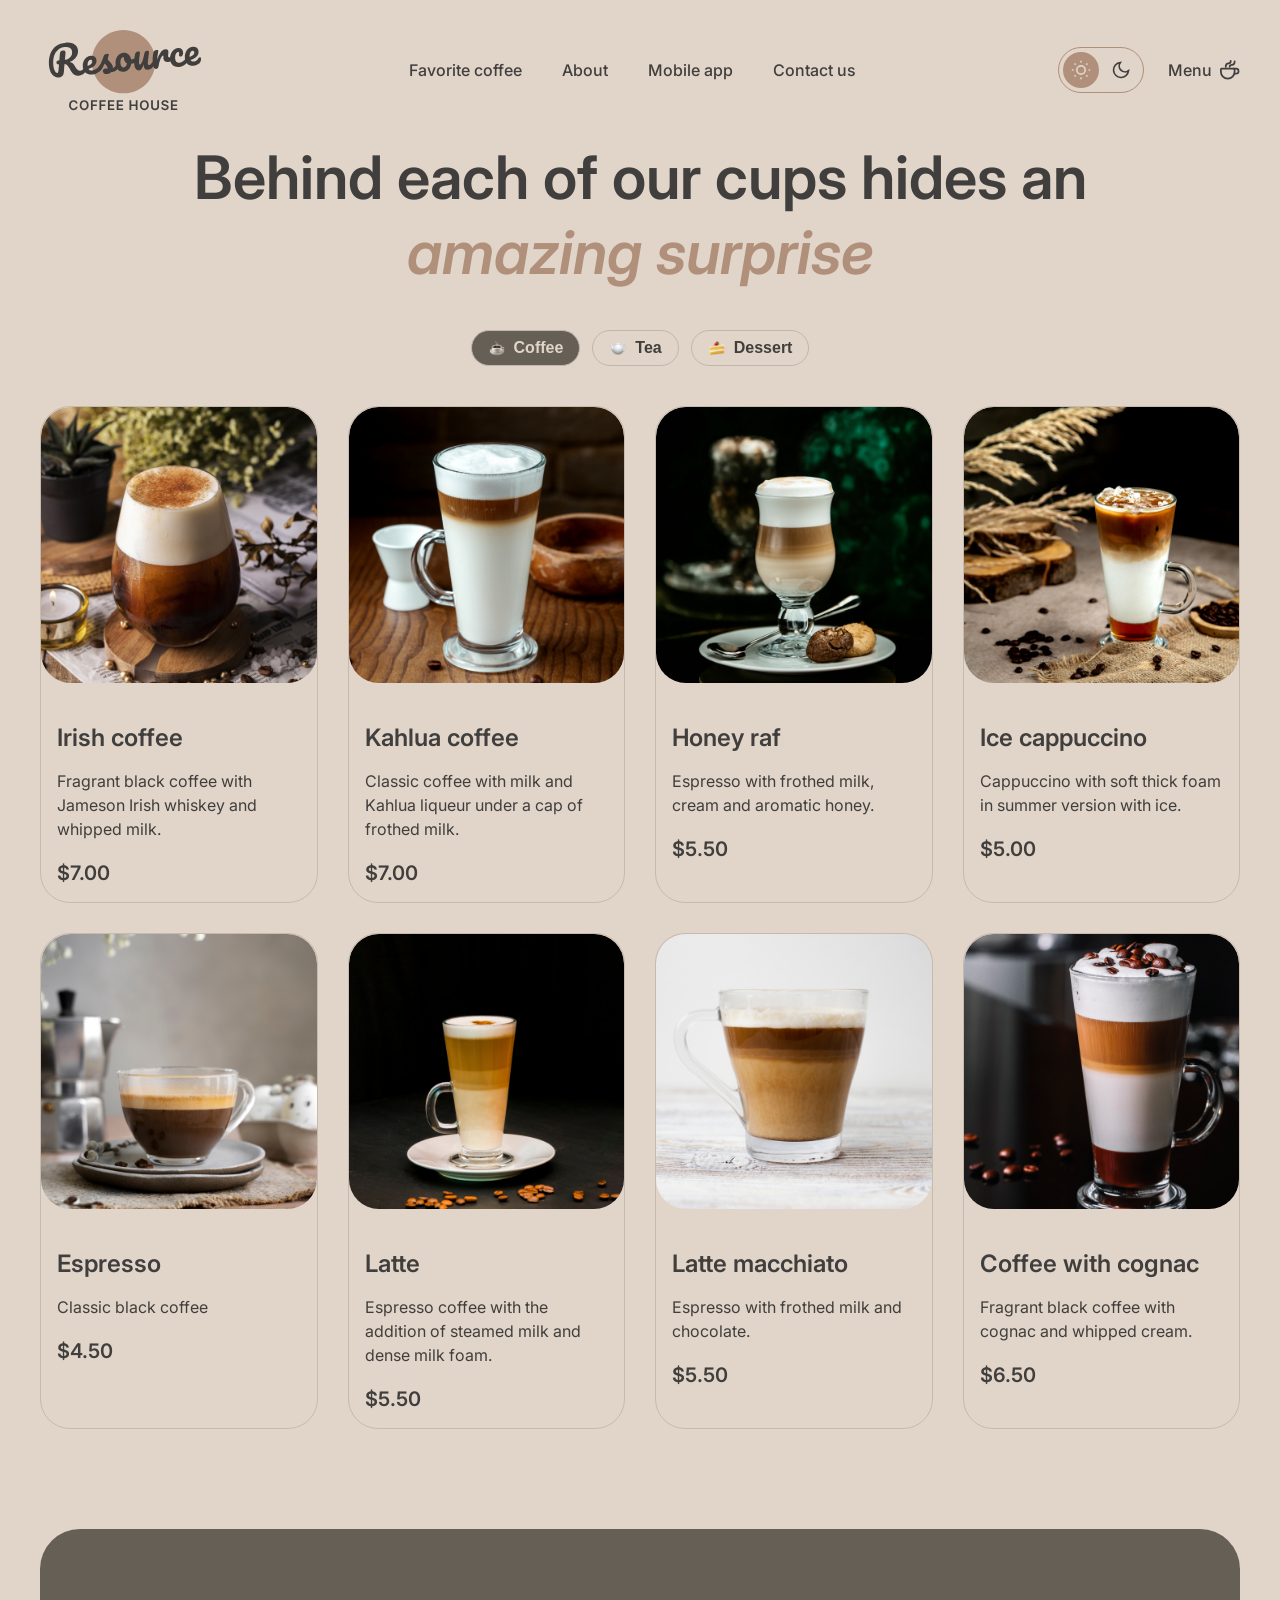
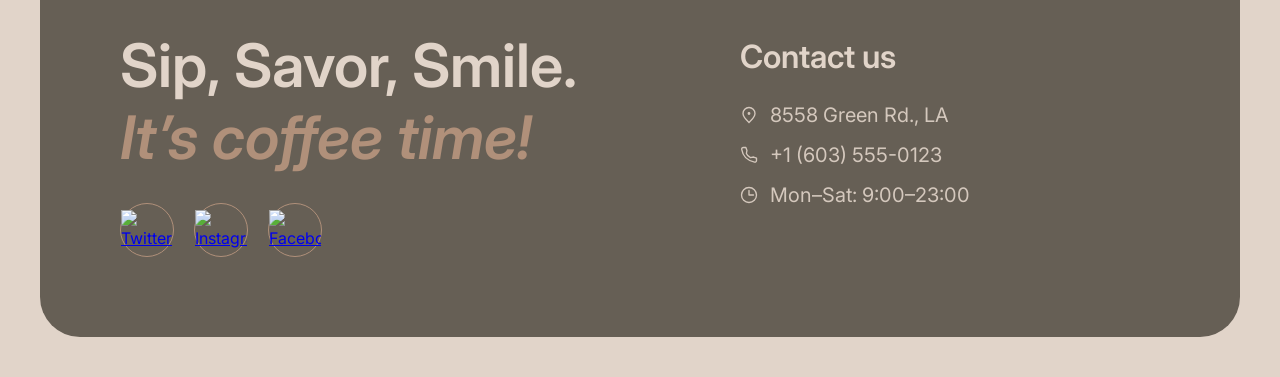
==== commit 0d7cf9dc: "Add menu category switching with JavaScript" ====
--- a/menu.html
+++ b/menu.html
@@ -75,11 +75,11 @@
         </section>
 
         <!-- Сетка товаров (каталог кофе) -->
-        <section class="menu-catalog active" id="coffee-section">
+        <section class="menu-catalog category-section active-category" data-category="coffee">
             <div class="catalog-grid">
                 
                 <!-- Карточка 1: Irish coffee -->
-                <div class="menu-card" data-category="coffee">
+                <div class="menu-card">
                     <img src="coffee-1.jpg" alt="Irish coffee">
                     <div class="card-info">
                         <h3>Irish coffee</h3>
@@ -161,7 +161,7 @@
             </div>
         </section>
 
-        <section class="menu-catalog hidden-category" data-category="tea">
+        <section class="menu-catalog category-section" data-category="tea">
 
             <div class="catalog-grid">
 
@@ -208,7 +208,7 @@
 
         </section>
 
-        <section class="menu-catalog hidden-category" data-category="dessert"> /* категория десертов*/
+        <section class="menu-catalog category-section" data-category="dessert"> 
 
         <div class="catalog-grid">
 
@@ -329,5 +329,7 @@
         </div>
     </footer>
 
+    <script src="menu.js"></script>
+    
 </body>
 </html>
--- a/style.css
+++ b/style.css
@@ -787,6 +787,16 @@
     color: var(--footer-text);
 }
 
+/* Переключение категорий меню */
+
+.category-section {
+    display: none;
+}
+
+.category-section.active-category {
+    display: block;
+}
+
 /* ==========================
    MENU CATALOG
 ========================== */
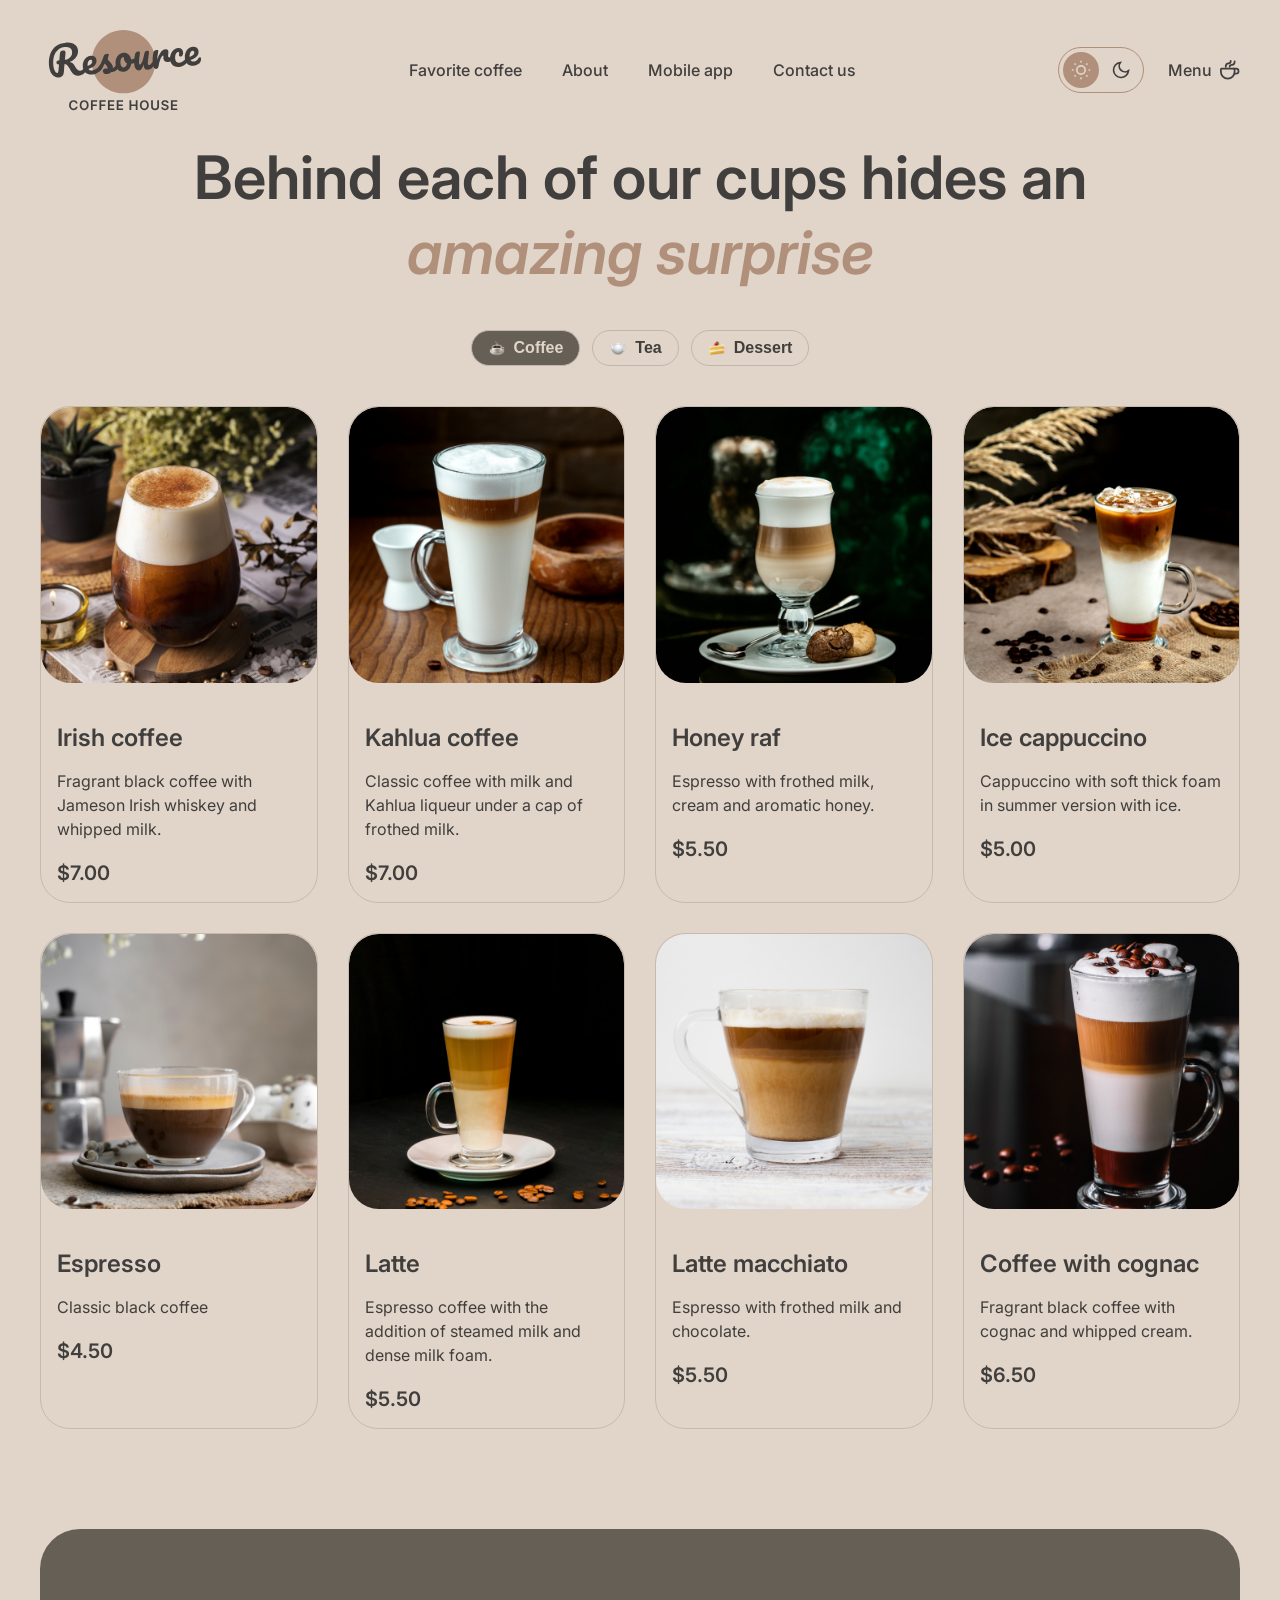
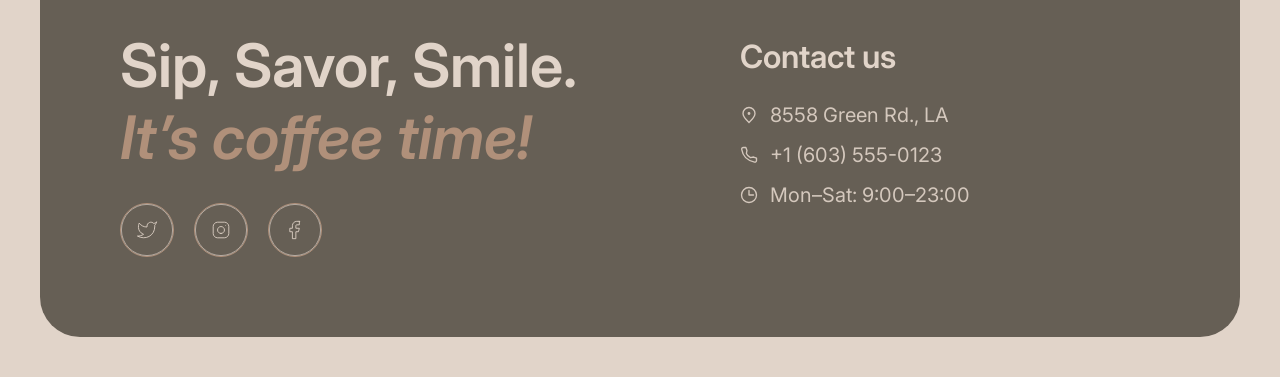
==== commit 16e8c282: "Fix: Restored the colors of the application button SVG icons and their hover states. Created a separ" ====
--- a/menu.html
+++ b/menu.html
@@ -13,7 +13,7 @@
         <nav class="nav">
             <!-- Логотип ведет на главную -->
             <a href="index.html" class="logo">
-                <img src="logo.svg" alt="Resource Coffee House">
+                <img src="assets/icons/logo.svg" alt="Resource Coffee House">
             </a>
             
             <!-- Навигационное меню (ссылки ведут на секции главной страницы) -->
@@ -41,7 +41,7 @@
                 <!-- Кнопка меню с чашечкой -->
                 <a href="menu.html" class="menu-link-btn">
                     Menu
-                    <img src="Menu cup.svg" alt="Cup" class="menu-icon">
+                    <img src="assets/icons/Menu-cup.svg" alt="Cup" class="menu-icon">
                 </a>
             </div>
         </nav>
@@ -57,17 +57,17 @@
             <div class="category-buttons">
 
                 <button class="cat-btn active" data-category="coffee">
-                    <img src="cupofcoffee.png" alt="">
+                    <img src="assets/icons/cupofcoffee.png" alt="">
                     Coffee
                 </button>
 
                 <button class="cat-btn" data-category="tea">
-                    <img src="teapot.png" alt="">
+                    <img src="assets/icons/teapot.png" alt="">
                     Tea
                 </button>
 
                 <button class="cat-btn" data-category="dessert">
-                    <img src="cake.png" alt="">
+                    <img src="assets/icons/cake.png" alt="">
                     Dessert
                 </button>
 
@@ -79,8 +79,14 @@
             <div class="catalog-grid">
                 
                 <!-- Карточка 1: Irish coffee -->
-                <div class="menu-card">
-                    <img src="coffee-1.jpg" alt="Irish coffee">
+                <div 
+                class="menu-card product-card"
+                data-title="Irish coffee"
+                data-image="assets/images/coffee-1.jpg"
+                data-description="Fragrant black coffee with Jameson Irish whiskey and whipped milk."
+                data-price="$7.00"
+                >
+                    <img src="assets/images/coffee-1.jpg" alt="Irish coffee">
                     <div class="card-info">
                         <h3>Irish coffee</h3>
                         <p>Fragrant black coffee with Jameson Irish whiskey and whipped milk.</p>
@@ -89,8 +95,14 @@
                 </div>
 
                 <!-- Карточка 2: Kahlua coffee -->
-                <div class="menu-card">
-                    <img src="coffee-2.jpg" alt="Kahlua coffee">
+                <div 
+                class="menu-card product-card"
+                data-title="Kahlua coffee"
+                data-image="assets/images/coffee-2.jpg"
+                data-description="Classic coffee with milk and Kahlua liqueur under a cap of frothed milk."
+                data-price="$7.00"
+                >
+                    <img src="assets/images/coffee-2.jpg" alt="Kahlua coffee">
                     <div class="card-info">
                         <h3>Kahlua coffee</h3>
                         <p>Classic coffee with milk and Kahlua liqueur under a cap of frothed milk.</p>
@@ -99,8 +111,14 @@
                 </div>
 
                 <!-- Карточка 3: Honey raf -->
-                <div class="menu-card">
-                    <img src="coffee-3.jpg" alt="Honey raf">
+                <div 
+                class="menu-card product-card"
+                data-title="Honey raf"
+                data-image="assets/images/coffee-3.jpg"
+                data-description="Espresso with frothed milk, cream and aromatic honey."
+                data-price="$5.50"
+                >
+                    <img src="assets/images/coffee-3.jpg" alt="Honey raf">
                     <div class="card-info">
                         <h3>Honey raf</h3>
                         <p>Espresso with frothed milk, cream and aromatic honey.</p>
@@ -109,8 +127,14 @@
                 </div>
 
                 <!-- Карточка 4: Ice cappuccino -->
-                <div class="menu-card">
-                    <img src="coffee-4.jpg" alt="Ice cappuccino">
+                <div 
+                class="menu-card product-card"
+                data-title="Ice cappuccino"
+                data-image="assets/images/coffee-4.jpg"
+                data-description="Cappuccino with soft thick foam in summer version with ice."
+                data-price="$5.00"
+                >
+                    <img src="assets/images/coffee-4.jpg" alt="Ice cappuccino">
                     <div class="card-info">
                         <h3>Ice cappuccino</h3>
                         <p>Cappuccino with soft thick foam in summer version with ice.</p>
@@ -119,8 +143,14 @@
                 </div>
 
                 <!-- Карточка 5: Espresso -->
-                <div class="menu-card">
-                    <img src="coffee-5.jpg" alt="Espresso">
+                <div 
+                class="menu-card product-card"
+                data-title="Espresso"
+                data-image="assets/images/coffee-5.jpg"
+                data-description="Classic black coffee."
+                data-price="$4.50"
+                >
+                    <img src="assets/images/coffee-5.jpg" alt="Espresso">
                     <div class="card-info">
                         <h3>Espresso</h3>
                         <p>Classic black coffee</p>
@@ -129,8 +159,14 @@
                 </div>
 
                 <!-- Карточка 6: Latte -->
-                <div class="menu-card">
-                    <img src="coffee-6.jpg" alt="Latte">
+                <div 
+                class="menu-card product-card"
+                data-title="Latte"
+                data-image="assets/images/coffee-6.jpg"
+                data-description="Espresso coffee with the addition of steamed milk and dense milk foam."
+                data-price="$5.50"
+                >
+                    <img src="assets/images/coffee-6.jpg" alt="Latte">
                     <div class="card-info">
                         <h3>Latte</h3>
                         <p>Espresso coffee with the addition of steamed milk and dense milk foam.</p>
@@ -139,8 +175,14 @@
                 </div>
 
                 <!-- Карточка 7: Latte macchiato -->
-                <div class="menu-card">
-                    <img src="coffee-7.jpg" alt="Latte macchiato">
+                <div 
+                class="menu-card product-card"
+                data-title="Latte macchiato"
+                data-image="assets/images/coffee-7.jpg"
+                data-description="Espresso with frothed milk and chocolate."
+                data-price="$5.50"
+                >
+                    <img src="assets/images/coffee-7.jpg" alt="Latte macchiato">
                     <div class="card-info">
                         <h3>Latte macchiato</h3>
                         <p>Espresso with frothed milk and chocolate.</p>
@@ -149,8 +191,14 @@
                 </div>
 
                 <!-- Карточка 8: Coffee with cognac -->
-                <div class="menu-card">
-                    <img src="coffee-8.jpg" alt="Coffee with cognac">
+                <div 
+                class="menu-card product-card"
+                data-title="Coffee with cognac"
+                data-image="assets/images/coffee-8.jpg"
+                data-description="Fragrant black coffee with cognac and whipped cream."
+                data-price="$6.50"
+                >
+                    <img src="assets/images/coffee-8.jpg" alt="Coffee with cognac">
                     <div class="card-info">
                         <h3>Coffee with cognac</h3>
                         <p>Fragrant black coffee with cognac and whipped cream.</p>
@@ -165,8 +213,14 @@
 
             <div class="catalog-grid">
 
-                <div class="menu-card">
-                    <img src="tea-1.jpg" alt="Moroccan">
+                <div 
+                class="menu-card product-card"
+                data-title="Moroccan"
+                data-image="assets/images/tea-1.jpg"
+                data-description="Fragrant black tea with the addition of tangerine, cinnamon, honey, lemon and mint."
+                data-price="$4.50"
+                >
+                    <img src="assets/images/tea-1.jpg" alt="Moroccan">
                 <div class="card-info">
                     <h3>Moroccan</h3>
                     <p>Fragrant black tea with the addition of tangerine, cinnamon, honey, lemon and mint.</p>
@@ -175,8 +229,14 @@
             </div>
 
 
-            <div class="menu-card">
-                <img src="tea-2.jpg" alt="Ginger">
+            <div 
+            class="menu-card product-card"
+            data-title="Ginger"
+            data-image="assets/images/tea-2.jpg"
+            data-description="Original black tea with fresh ginger, lemon and honey."
+            data-price="$5.00"
+            >
+                <img src="assets/images/tea-2.jpg" alt="Ginger">
                 <div class="card-info">
                     <h3>Ginger</h3>
                     <p>Original black tea with fresh ginger, lemon and honey.</p>
@@ -185,8 +245,14 @@
             </div>
 
 
-            <div class="menu-card">
-                <img src="tea-3.jpg" alt="Cranberry">
+            <div 
+            class="menu-card product-card"
+            data-title="Cranberry"
+            data-image="assets/images/tea-3.jpg"
+            data-description="Invigorating black tea with cranberry and honey."
+            data-price="$5.00"
+            >
+                <img src="assets/images/tea-3.jpg" alt="Cranberry">
                 <div class="card-info">
                     <h3>Cranberry</h3>
                     <p>Invigorating black tea with cranberry and honey.</p>
@@ -195,8 +261,14 @@
             </div>
 
 
-            <div class="menu-card">
-                <img src="tea-4.jpg" alt="Sea buckthorn">
+            <div 
+            class="menu-card product-card"
+            data-title="Sea buckthorn"
+            data-image="assets/images/tea-4.jpg"
+            data-description="Toning sweet black tea with sea buckthorn, fresh thyme and cinnamon."
+            data-price="$5.50"
+            >
+                <img src="assets/images/tea-4.jpg" alt="Sea buckthorn">
                 <div class="card-info">
                     <h3>Sea buckthorn</h3>
                     <p>Toning sweet black tea with sea buckthorn, fresh thyme and cinnamon.</p>
@@ -212,8 +284,14 @@
 
         <div class="catalog-grid">
 
-            <div class="menu-card">
-                <img src="dessert-1.jpg" alt="Marble cheesecake">
+            <div 
+            class="menu-card product-card"
+            data-title="Marble cheesecake"
+            data-image="assets/images/dessert-1.jpg"
+            data-description="Philadelphia cheese with lemon zest on a light sponge cake and red currant jam."
+            data-price="$3.50"
+            >
+                <img src="assets/images/dessert-1.jpg" alt="Marble cheesecake">
                 <div class="card-info">
                     <h3>Marble cheesecake</h3>
                     <p>Philadelphia cheese with lemon zest on a light sponge cake and red currant jam.</p>
@@ -222,8 +300,14 @@
             </div>
 
 
-            <div class="menu-card">
-                <img src="dessert-2.jpg" alt="Red velvet">
+            <div 
+            class="menu-card product-card"
+            data-title="Red velvet"
+            data-image="assets/images/dessert-2.jpg"
+            data-description="Layer cake with cream cheese frosting."
+            data-price="$4.00"
+            >
+                <img src="assets/images/dessert-2.jpg" alt="Red velvet">
                 <div class="card-info">
                     <h3>Red velvet</h3>
                     <p>Layer cake with cream cheese frosting.</p>
@@ -232,8 +316,14 @@
             </div>
 
 
-            <div class="menu-card">
-                <img src="dessert-3.jpg" alt="Cheesecakes">
+            <div 
+            class="menu-card product-card"
+            data-title="Cheesecakes"
+            data-image="assets/images/dessert-3.jpg"
+            data-description="Soft cottage cheese pancakes with sour cream and fresh berries."
+            data-price="$4.50"
+            >
+                <img src="assets/images/dessert-3.jpg" alt="Cheesecakes">
                 <div class="card-info">
                     <h3>Cheesecakes</h3>
                     <p>Soft cottage cheese pancakes with sour cream and fresh berries.</p>
@@ -242,8 +332,14 @@
             </div>
 
 
-            <div class="menu-card">
-                <img src="dessert-4.jpg" alt="Creme brulee">
+            <div 
+            class="menu-card product-card"
+            data-title="Creme brulee"
+            data-image="assets/images/dessert-4.jpg"
+            data-description="Delicate creamy dessert in a caramel basket with wild berries"
+            data-price="$4.00"
+            >
+                <img src="assets/images/dessert-4.jpg" alt="Creme brulee">
                 <div class="card-info">
                     <h3>Creme brulee</h3>
                     <p>Delicate creamy dessert in a caramel basket with wild berries.</p>
@@ -252,8 +348,14 @@
             </div>
 
 
-            <div class="menu-card">
-                <img src="dessert-5.jpg" alt="Pancakes">
+            <div 
+            class="menu-card product-card"
+            data-title="Pancakes"
+            data-image="assets/images/dessert-5.jpg"
+            data-description="Tender pancakes with strawberry jam and fresh strawberries."
+            data-price="$4.50"
+            >
+                <img src="assets/images/dessert-5.jpg" alt="Pancakes">
                 <div class="card-info">
                     <h3>Pancakes</h3>
                     <p>Tender pancakes with strawberry jam and fresh strawberries.</p>
@@ -262,8 +364,14 @@
             </div>
 
 
-            <div class="menu-card">
-                <img src="dessert-6.jpg" alt="Honey cake">
+            <div 
+            class="menu-card product-card"
+            data-title="Honey cake"
+            data-image="assets/images/dessert-6.jpg"
+            data-description="Classic honey cake with delicate custard."
+            data-price="$4.50"
+            >
+                <img src="assets/images/dessert-6.jpg" alt="Honey cake">
                 <div class="card-info">
                     <h3>Honey cake</h3>
                     <p>Classic honey cake with delicate custard.</p>
@@ -272,8 +380,14 @@
             </div>
 
 
-            <div class="menu-card">
-                <img src="dessert-7.jpg" alt="Chocolate cake">
+            <div 
+            class="menu-card product-card"
+            data-title="Chocolate cake"
+            data-image="assets/images/dessert-7.jpg"
+            data-description="Cake with hot chocolate filling and nuts."
+            data-price="$5.50"
+            >
+                <img src="assets/images/dessert-7.jpg" alt="Chocolate cake">
                 <div class="card-info">
                     <h3>Chocolate cake</h3>
                     <p>Cake with hot chocolate filling and nuts.</p>
@@ -282,8 +396,14 @@
             </div>
 
 
-            <div class="menu-card">
-                <img src="dessert-8.jpg" alt="Black forest">
+            <div 
+            class="menu-card product-card"
+            data-title="Black forest"
+            data-image="assets/images/dessert-8.jpg"
+            data-description="A combination of thin sponge cake with cherry jam and light chocolate mousse."
+            data-price="$6.50"
+            >
+                <img src="assets/images/dessert-8.jpg" alt="Black forest">
                 <div class="card-info">
                     <h3>Black forest</h3>
                     <p>A combination of thin sponge cake with cherry jam and light chocolate mousse.</p>
@@ -303,33 +423,110 @@
             <h2>Sip, Savor, Smile.</h2>
             <p class="footer-subtitle">It’s coffee time!</p>
             <div class="socials">
-                <a href="#" class="social-icon"><img src="twitter.svg" alt="Twitter"></a>
-                <a href="#" class="social-icon"><img src="instagram.svg" alt="Instagram"></a>
-                <a href="#" class="social-icon"><img src="facebook.svg" alt="Facebook"></a>
+                <a href="#" class="social-icon"><img src="assets/icons/Twitter.svg" alt="Twitter"></a>
+                <a href="#" class="social-icon"><img src="assets/icons/Instagram.svg" alt="Instagram"></a>
+                <a href="#" class="social-icon"><img src="assets/icons/Facebook.svg" alt="Facebook"></a>
             </div>
         </div>
         <div class="footer-right">
             <h3>Contact us</h3>
 
             <p>
-                <img src="pin-alt.svg" alt="">
+                <img src="assets/icons/pin-alt.svg" alt="">
                 8558 Green Rd., LA
             </p>
 
             <p>
-                <img src="phone.svg" alt="">
+                <img src="assets/icons/phone.svg" alt="">
                 +1 (603) 555-0123
             </p>
 
             <p>
-                <img src="clock.svg" alt="">
+                <img src="assets/icons/clock.svg" alt="">
                 Mon–Sat: 9:00–23:00
             </p>
 
         </div>
     </footer>
 
-    <script src="menu.js"></script>
     
+    <!-- Product Modal -->
+
+<div class="modal" id="product-modal">
+
+    <div class="modal-content">
+
+       <img 
+            class="modal-image" 
+            src="" 
+            alt=""
+        >
+
+
+<div class="modal-info">
+
+    <h2 class="modal-title"></h2>
+
+    <p class="modal-description"></p>
+
+
+    <div class="modal-option">
+
+        <h4>Size</h4>
+
+        <div class="option-buttons">
+            <button>200 ml</button>
+            <button>300 ml</button>
+            <button>400 ml</button>
+        </div>
+
+    </div>
+
+
+    <div class="modal-option">
+
+        <h4>Additives</h4>
+
+        <div class="option-buttons">
+            <button>Sugar</button>
+            <button>Cinnamon</button>
+            <button>Syrup</button>
+        </div>
+
+    </div>
+
+
+    <div class="modal-total">
+
+        <span>Total:</span>
+
+        <strong class="modal-price">
+            $7.00
+        </strong>
+
+    </div>
+
+
+    <div class="modal-note">
+
+        ⓘ
+
+        <span>
+            The total price depends on the selected size and additives.<br>
+            After adding the item, you can review it in My order.
+        </span>
+
+    </div>
+
+
+    <button class="modal-close">
+        Close
+    </button>
+
+
+</div>
+
+<script src="menu.js"></script>
+
 </body>
 </html>
--- a/style.css
+++ b/style.css
@@ -182,7 +182,7 @@
     position: relative;
     width: 100%;
     min-height: 640px;
-    background-image: url('img-hero.jpg');
+    background-image: url('assets/images/img-hero.jpg');
     background-size: cover;
     background-position: center;
     border-radius: 40px;
@@ -285,9 +285,22 @@
 }
 
 
-.store-btn img {
-    width: 200px;
-    height: auto;
+.store-btn {
+    display: block;
+}
+
+.store-btn .hover {
+    display: none;
+}
+
+
+.store-btn:hover .default {
+    display: none;
+}
+
+
+.store-btn:hover .hover {
+    display: block;
 }
 
 
@@ -797,6 +810,278 @@
     display: block;
 }
 
+ /* =========================
+   PRODUCT MODAL
+========================= */
+
+.modal {
+    display: none;
+
+    position: fixed;
+    inset: 0;
+
+    background: rgba(0,0,0,0.55);
+
+    justify-content: center;
+    align-items: center;
+
+    z-index: 1000;
+
+    padding: 20px;
+}
+
+
+.modal.active {
+    display: flex;
+}
+
+
+
+.modal-content {
+
+    width: 800px;
+    min-height: 504px;
+
+    background: var(--bg-color);
+
+    border-radius: 30px;
+
+    padding: 24px;
+
+    display: flex;
+
+    gap: 32px;
+
+    box-sizing: border-box;
+
+}
+
+
+
+/* Фото */
+
+.modal-image {
+
+    width: 310px;
+    height: 310px;
+
+    flex-shrink: 0;
+
+    object-fit: cover;
+
+    border-radius: 24px;
+
+}
+
+
+
+/* Правая часть */
+
+.modal-info {
+
+    flex: 1;
+
+    display: flex;
+
+    flex-direction: column;
+
+    min-width: 0;
+
+}
+
+
+
+/* Заголовок */
+
+.modal-title {
+
+    font-size: 24px;
+
+    font-weight: 600;
+
+    margin: 0 0 16px;
+
+}
+
+
+
+/* Описание */
+
+.modal-description {
+
+    font-size: 16px;
+
+    line-height: 1.4;
+
+    margin-bottom: 24px;
+
+}
+
+
+
+/* Заголовки Size/Additives */
+
+.modal-option h4 {
+
+    font-size: 16px;
+
+    font-weight: 400;
+
+    margin: 0 0 12px;
+
+}
+
+
+
+/* кнопки выбора */
+
+.option-buttons {
+
+    display: flex;
+
+    gap: 8px;
+
+    flex-wrap: wrap;
+
+}
+
+
+.option-buttons button {
+
+    height: 44px;
+
+    padding: 0 20px;
+
+    border-radius: 100px;
+
+    border: 1px solid var(--border-primary);
+
+    background: transparent;
+
+    font-size: 16px;
+
+}
+
+
+
+.modal-total {
+
+    display: flex;
+
+    justify-content: space-between;
+
+    align-items: center;
+
+    margin-top: 32px;
+
+    padding-top: 24px;
+
+    border-top: 1px solid var(--border-primary);
+
+}
+
+.modal-note {
+
+    display: flex;
+
+    gap: 12px;
+
+    margin-top: 16px;
+
+    font-size: 10px;
+
+    line-height: 140%;
+
+    color: var(--text-primary);
+
+}
+
+
+.modal-total span,
+.modal-price {
+
+    font-size: 24px;
+
+    font-weight: 600;
+
+}
+
+
+
+/* Close */
+
+.modal-close {
+
+    width: 438px;
+    max-width: 100%;
+
+    height: 44px;
+
+    margin-top: 24px;
+
+    align-self: center;
+
+
+    border-radius: 100px;
+
+    border: 1px solid var(--border-primary);
+
+    background: transparent;
+
+    font-size: 16px;
+
+    cursor: pointer;
+
+}
+
+
+
+/* Адаптив */
+
+@media (max-width: 850px) {
+
+    .modal-content {
+
+        flex-direction: column;
+
+        align-items: center;
+
+        width: 100%;
+
+        max-height: 90vh;
+
+        overflow-y: auto;
+
+    }
+
+
+    .modal-image {
+
+        width: 280px;
+
+        height: 280px;
+
+    }
+
+
+    .modal-close {
+
+        position: static;
+
+        transform: none;
+
+        margin-top: 24px;
+
+    }
+
+
+    .modal-total {
+
+        margin-bottom: 20px;
+
+    }
+
+}
 /* ==========================
    MENU CATALOG
 ========================== */
